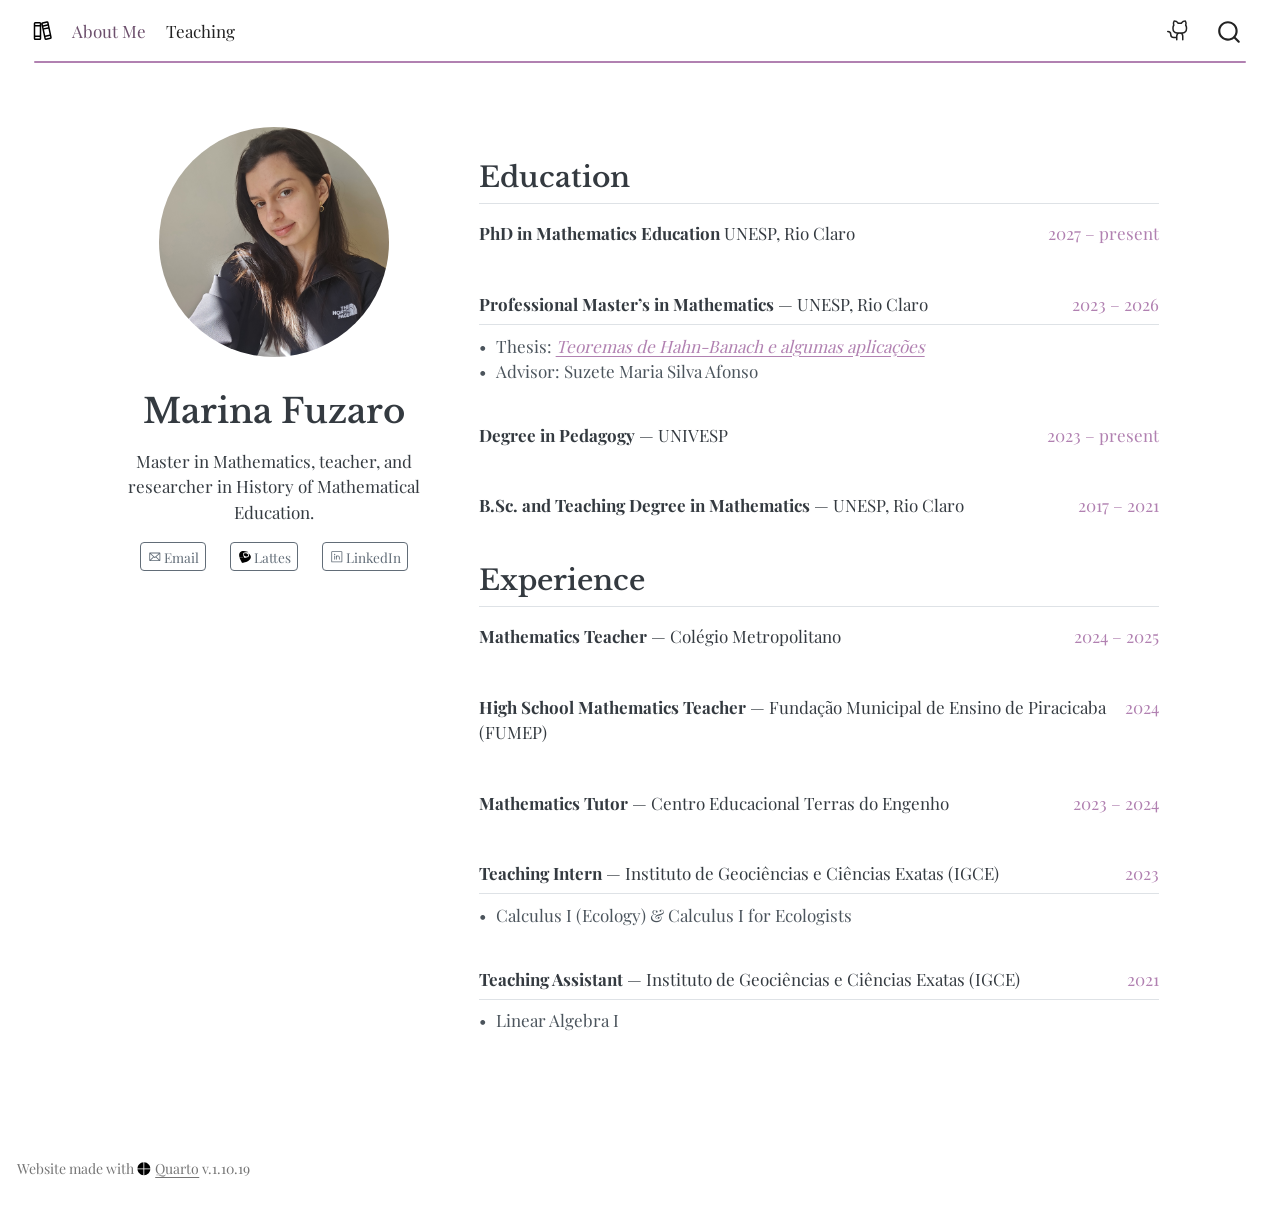
==== index.html @ 81c7fd13 "Built site for gh-pages" ====
<!DOCTYPE html>
<html xmlns="http://www.w3.org/1999/xhtml" lang="en" xml:lang="en"><head>

<meta charset="utf-8">
<meta name="generator" content="quarto-1.10.19">

<meta name="viewport" content="width=device-width, initial-scale=1.0, user-scalable=yes">


<title>Marina Fuzaro</title>
<style>
/* Default styles provided by pandoc.
** See https://pandoc.org/MANUAL.html#variables-for-html for config info.
*/
span.smallcaps{font-variant: small-caps;}
div.columns{display: flex; gap: 1.5em;}
div.column{flex: auto;}
@media screen {
div.columns{gap: min(4vw, 1.5em);}
div.column{overflow-x: auto;}
}
div.hanging-indent{margin-left: 1.5em; text-indent: -1.5em;}
ul.task-list{list-style: none;}
ul.task-list li input[type="checkbox"] {
  width: 0.8em;
  margin: 0 0.8em 0.2em -1em; /* quarto-specific, see https://github.com/quarto-dev/quarto-cli/issues/4556 */ 
  vertical-align: middle;
}
</style>


<script src="site_libs/quarto-nav/quarto-nav.js"></script>
<script src="site_libs/quarto-nav/headroom.min.js"></script>
<script src="site_libs/clipboard/clipboard.min.js"></script>
<script src="site_libs/quarto-search/autocomplete.umd.js"></script>
<script src="site_libs/quarto-search/fuse.min.js"></script>
<script src="site_libs/quarto-search/quarto-search.js"></script>
<meta name="quarto:offset" content="./">
<script src="site_libs/quarto-html/quarto.js" type="module"></script>
<script src="site_libs/quarto-html/tabsets/tabsets.js" type="module"></script>
<script src="site_libs/quarto-html/popper.min.js"></script>
<script src="site_libs/quarto-html/tippy.umd.min.js"></script>
<script src="site_libs/quarto-html/anchor.min.js"></script>
<link href="site_libs/quarto-html/tippy.css" rel="stylesheet">
<link href="site_libs/quarto-html/quarto-syntax-highlighting-bf27225e3a48a9273f3daa8f8e829971.css" rel="stylesheet" id="quarto-text-highlighting-styles">
<script src="site_libs/bootstrap/bootstrap.min.js"></script>
<link href="site_libs/bootstrap/bootstrap-icons.css" rel="stylesheet">
<link href="site_libs/bootstrap/bootstrap-5fb73c4f1a37bda937893e47c93d1614.min.css" rel="stylesheet" append-hash="true" id="quarto-bootstrap" data-mode="light">
<script id="quarto-search-options" type="application/json">{
  "location": "navbar",
  "copy-button": false,
  "collapse-after": 3,
  "panel-placement": "end",
  "type": "overlay",
  "limit": 50,
  "keyboard-shortcut": [
    "f",
    "/",
    "s"
  ],
  "show-item-context": false,
  "language": {
    "search-no-results-text": "No results",
    "search-matching-documents-text": "matching documents",
    "search-copy-link-title": "Copy link to search",
    "search-hide-matches-text": "Hide additional matches",
    "search-more-match-text": "more match in this document",
    "search-more-matches-text": "more matches in this document",
    "search-clear-button-title": "Clear",
    "search-text-placeholder": "",
    "search-detached-cancel-button-title": "Cancel",
    "search-submit-button-title": "Submit",
    "search-label": "Search"
  }
}</script>


<meta property="og:title" content="Marina Fuzaro">
<meta property="og:image" content="https://marinafuzaro.github.io/www/img/profile.jpeg">
</head>

<body class="nav-fixed fullcontent quarto-light">

<div id="quarto-search-results"></div>
  <header id="quarto-header" class="headroom fixed-top">
    <nav class="navbar navbar-expand-lg " data-bs-theme="dark">
      <div class="navbar-container container-fluid">
      <div class="navbar-brand-container mx-auto">
    <a href="./index.html" class="navbar-brand navbar-brand-logo">
    <img src="./www/icons/books.svg" alt="" class="navbar-logo light-content">
    <img src="./www/icons/books.svg" alt="" class="navbar-logo dark-content">
    </a>
  </div>
            <div id="quarto-search" class="" title="Search"></div>
          <button class="navbar-toggler" type="button" data-bs-toggle="collapse" data-bs-target="#navbarCollapse" aria-controls="navbarCollapse" role="menu" aria-expanded="false" aria-label="Toggle navigation" onclick="if (window.quartoToggleHeadroom) { window.quartoToggleHeadroom(); }">
  <span class="navbar-toggler-icon"></span>
</button>
          <div class="collapse navbar-collapse" id="navbarCollapse">
            <ul class="navbar-nav navbar-nav-scroll me-auto">
  <li class="nav-item">
    <a class="nav-link active" href="./index.html" aria-current="page"> 
<span class="menu-text">About Me</span></a>
  </li>  
  <li class="nav-item">
    <a class="nav-link" href="./teaching.html"> 
<span class="menu-text">Teaching</span></a>
  </li>  
</ul>
            <ul class="navbar-nav navbar-nav-scroll ms-auto">
  <li class="nav-item">
    <a class="nav-link" href="https://github.com/marinafuzaro"> 
<span class="menu-text"><svg class="nav-icon" aria-hidden="true"><use href="www/icons/github.svg#icon"></use></svg></span></a>
  </li>  
</ul>
          </div> <!-- /navcollapse -->
            <div class="quarto-navbar-tools">
</div>
      </div> <!-- /container-fluid -->
    </nav>
</header>
<!-- content -->
<div id="quarto-content" class="quarto-container page-columns page-rows-contents page-layout-article page-navbar">
<!-- sidebar -->
<!-- margin-sidebar -->
    
<!-- main -->
<main class="content" id="quarto-document-content"><header id="title-block-header" class="quarto-title-block"></header>




<div class="about-split">
<div class="about-split-left">
<p><img src="www/img/profile.jpeg" class="about-photo img-fluid"></p>
<section id="marina-fuzaro" class="level1">
<h1>Marina Fuzaro</h1>
<p>Master in Mathematics, teacher, and researcher in History of Mathematical Education.</p>
<div class="about-links">
<a href="mailto:marinafuzaro@gmail.com" class="about-link"><svg class="nav-icon" aria-hidden="true"><use href="www/icons/email.svg#icon"></use></svg> Email</a><a href="http://lattes.cnpq.br/7681457601206658" class="about-link"><img src="www/icons/lattes.svg" class="nav-icon" alt=""> Lattes</a><a href="https://www.linkedin.com/in/marina-fuzaro-magossi-3babb8157/" class="about-link"><svg class="nav-icon" aria-hidden="true"><use href="www/icons/linkedin.svg#icon"></use></svg> LinkedIn</a>
</div>
</section>
</div>
<div class="about-split-right">
<section id="education" class="level2">
<h2 class="anchored" data-anchor-id="education">Education</h2>
<div class="edu-entry">
<div class="edu-header">
<span class="edu-title"><strong>PhD in Mathematics Education</strong> UNESP, Rio Claro</span><span class="edu-date">2027 – present</span>
</div>
</div>
<div class="edu-entry">
<div class="edu-header">
<span class="edu-title"><strong>Professional Master’s in Mathematics</strong> — UNESP, Rio Claro</span><span class="edu-date">2023 – 2026</span>
</div>
<ul class="edu-details">
<li>
Thesis: <a href="https://repositorio.unesp.br/entities/publication/4f49a472-bc82-4ee1-9a16-e60a361b49d6"><em>Teoremas de Hahn-Banach e algumas aplicações</em></a>
</li>
<li>
Advisor: Suzete Maria Silva Afonso
</li>
</ul>
</div>
<div class="edu-entry">
<div class="edu-header">
<span class="edu-title"><strong>Degree in Pedagogy</strong> — UNIVESP</span><span class="edu-date">2023 – present</span>
</div>
</div>
<div class="edu-entry">
<div class="edu-header">
<span class="edu-title"><strong>B.Sc. and Teaching Degree in Mathematics</strong> — UNESP, Rio Claro</span><span class="edu-date">2017 – 2021</span>
</div>
</div>
</section>
<section id="experience" class="level2">
<h2 class="anchored" data-anchor-id="experience">Experience</h2>
<div class="edu-entry">
<div class="edu-header">
<span class="edu-title"><strong>Mathematics Teacher</strong> — Colégio Metropolitano</span><span class="edu-date">2024 – 2025</span>
</div>
</div>
<div class="edu-entry">
<div class="edu-header">
<span class="edu-title"><strong>High School Mathematics Teacher</strong> — Fundação Municipal de Ensino de Piracicaba (FUMEP)</span><span class="edu-date">2024</span>
</div>
</div>
<div class="edu-entry">
<div class="edu-header">
<span class="edu-title"><strong>Mathematics Tutor</strong> — Centro Educacional Terras do Engenho</span><span class="edu-date">2023 – 2024</span>
</div>
</div>
<div class="edu-entry">
<div class="edu-header">
<span class="edu-title"><strong>Teaching Intern</strong> — Instituto de Geociências e Ciências Exatas (IGCE)</span><span class="edu-date">2023</span>
</div>
<ul class="edu-details">
<li>
Calculus I (Ecology) &amp; Calculus I for Ecologists
</li>
</ul>
</div>
<div class="edu-entry">
<div class="edu-header">
<span class="edu-title"><strong>Teaching Assistant</strong> — Instituto de Geociências e Ciências Exatas (IGCE)</span><span class="edu-date">2021</span>
</div>
<ul class="edu-details">
<li>
Linear Algebra I
</li>
</ul>
</div>
</section>
</div>
</div>



</main> <!-- /main -->
<script id="quarto-html-after-body" type="application/javascript">
  window.document.addEventListener("DOMContentLoaded", function (event) {
    const icon = "";
    const anchorJS = new window.AnchorJS();
    anchorJS.options = {
      placement: 'right',
      icon: icon
    };
    anchorJS.add('.anchored');
    const isCodeAnnotation = (el) => {
      for (const clz of el.classList) {
        if (clz.startsWith('code-annotation-')) {                     
          return true;
        }
      }
      return false;
    }
    const onCopySuccess = function(e) {
      // button target
      const button = e.trigger;
      // don't keep focus
      button.blur();
      // flash "checked"
      button.classList.add('code-copy-button-checked');
      var currentTitle = button.getAttribute("title");
      button.setAttribute("title", "Copied!");
      let tooltip;
      if (window.bootstrap) {
        button.setAttribute("data-bs-toggle", "tooltip");
        button.setAttribute("data-bs-placement", "left");
        button.setAttribute("data-bs-title", "Copied!");
        tooltip = new bootstrap.Tooltip(button, 
          { trigger: "manual", 
            customClass: "code-copy-button-tooltip",
            offset: [0, -8]});
        tooltip.show();    
      }
      setTimeout(function() {
        if (tooltip) {
          tooltip.hide();
          button.removeAttribute("data-bs-title");
          button.removeAttribute("data-bs-toggle");
          button.removeAttribute("data-bs-placement");
        }
        button.setAttribute("title", currentTitle);
        button.classList.remove('code-copy-button-checked');
      }, 1000);
      // clear code selection
      e.clearSelection();
    }
    const getTextToCopy = function(trigger) {
      const outerScaffold = trigger.parentElement.cloneNode(true);
      const codeEl = outerScaffold.querySelector('code');
      for (const childEl of codeEl.children) {
        if (isCodeAnnotation(childEl)) {
          childEl.remove();
        }
      }
      return codeEl.innerText;
    }
    const clipboard = new window.ClipboardJS('.code-copy-button:not([data-in-quarto-modal])', {
      text: getTextToCopy
    });
    clipboard.on('success', onCopySuccess);
    if (window.document.getElementById('quarto-embedded-source-code-modal')) {
      const clipboardModal = new window.ClipboardJS('.code-copy-button[data-in-quarto-modal]', {
        text: getTextToCopy,
        container: window.document.getElementById('quarto-embedded-source-code-modal')
      });
      clipboardModal.on('success', onCopySuccess);
    }
      var localhostRegex = new RegExp(/^(?:http|https):\/\/localhost\:?[0-9]*\//);
      var mailtoRegex = new RegExp(/^mailto:/);
        var filterRegex = new RegExp("https:\/\/marinafuzaro\.github\.io\/");
      var isInternal = (href) => {
          return filterRegex.test(href) || localhostRegex.test(href) || mailtoRegex.test(href);
      }
      // Inspect non-navigation links and adorn them if external
     var links = window.document.querySelectorAll('a[href]:not(.nav-link):not(.navbar-brand):not(.toc-action):not(.sidebar-link):not(.sidebar-item-toggle):not(.pagination-link):not(.no-external):not([aria-hidden]):not(.dropdown-item):not(.quarto-navigation-tool):not(.about-link)');
      for (var i=0; i<links.length; i++) {
        const link = links[i];
        if (!isInternal(link.href)) {
          // undo the damage that might have been done by quarto-nav.js in the case of
          // links that we want to consider external
          if (link.dataset.originalHref !== undefined) {
            link.href = link.dataset.originalHref;
          }
        }
      }
    function tippyHover(el, contentFn, onTriggerFn, onUntriggerFn) {
      const config = {
        allowHTML: true,
        maxWidth: 500,
        delay: 100,
        arrow: false,
        appendTo: function(el) {
            return el.parentElement;
        },
        interactive: true,
        interactiveBorder: 10,
        theme: 'quarto',
        placement: 'bottom-start',
      };
      if (contentFn) {
        config.content = contentFn;
      }
      if (onTriggerFn) {
        config.onTrigger = onTriggerFn;
      }
      if (onUntriggerFn) {
        config.onUntrigger = onUntriggerFn;
      }
      window.tippy(el, config); 
    }
    const noterefs = window.document.querySelectorAll('a[role="doc-noteref"]');
    for (var i=0; i<noterefs.length; i++) {
      const ref = noterefs[i];
      tippyHover(ref, function() {
        // use id or data attribute instead here
        let href = ref.getAttribute('data-footnote-href') || ref.getAttribute('href');
        try { href = new URL(href).hash; } catch {}
        const id = href.replace(/^#\/?/, "");
        const note = window.document.getElementById(id);
        if (note) {
          return note.innerHTML;
        } else {
          return "";
        }
      });
    }
    const xrefs = window.document.querySelectorAll('a.quarto-xref');
    const processXRef = (id, note) => {
      // Strip column container classes
      const stripColumnClz = (el) => {
        el.classList.remove("page-full", "page-columns");
        if (el.children) {
          for (const child of el.children) {
            stripColumnClz(child);
          }
        }
      }
      stripColumnClz(note)
      if (id === null || id.startsWith('sec-')) {
        // Special case sections, only their first couple elements
        const container = document.createElement("div");
        if (note.children && note.children.length > 2) {
          container.appendChild(note.children[0].cloneNode(true));
          for (let i = 1; i < note.children.length; i++) {
            const child = note.children[i];
            if (child.tagName === "P" && child.innerText === "") {
              continue;
            } else {
              container.appendChild(child.cloneNode(true));
              break;
            }
          }
          if (window.Quarto?.typesetMath) {
            window.Quarto.typesetMath(container);
          }
          return container.innerHTML
        } else {
          if (window.Quarto?.typesetMath) {
            window.Quarto.typesetMath(note);
          }
          return note.innerHTML;
        }
      } else {
        // Remove any anchor links if they are present
        const anchorLink = note.querySelector('a.anchorjs-link');
        if (anchorLink) {
          anchorLink.remove();
        }
        if (window.Quarto?.typesetMath) {
          window.Quarto.typesetMath(note);
        }
        if (note.classList.contains("callout")) {
          return note.outerHTML;
        } else {
          return note.innerHTML;
        }
      }
    }
    for (var i=0; i<xrefs.length; i++) {
      const xref = xrefs[i];
      tippyHover(xref, undefined, function(instance) {
        instance.disable();
        let url = xref.getAttribute('href');
        let hash = undefined; 
        if (url.startsWith('#')) {
          hash = url;
        } else {
          try { hash = new URL(url).hash; } catch {}
        }
        if (hash) {
          const id = hash.replace(/^#\/?/, "");
          const note = window.document.getElementById(id);
          if (note !== null) {
            try {
              const html = processXRef(id, note.cloneNode(true));
              instance.setContent(html);
            } finally {
              instance.enable();
              instance.show();
            }
          } else {
            // See if we can fetch this
            fetch(url.split('#')[0])
            .then(res => res.text())
            .then(html => {
              const parser = new DOMParser();
              const htmlDoc = parser.parseFromString(html, "text/html");
              const note = htmlDoc.getElementById(id);
              if (note !== null) {
                const html = processXRef(id, note);
                instance.setContent(html);
              } 
            }).finally(() => {
              instance.enable();
              instance.show();
            });
          }
        } else {
          // See if we can fetch a full url (with no hash to target)
          // This is a special case and we should probably do some content thinning / targeting
          fetch(url)
          .then(res => res.text())
          .then(html => {
            const parser = new DOMParser();
            const htmlDoc = parser.parseFromString(html, "text/html");
            const note = htmlDoc.querySelector('main.content');
            if (note !== null) {
              // This should only happen for chapter cross references
              // (since there is no id in the URL)
              // remove the first header
              if (note.children.length > 0 && note.children[0].tagName === "HEADER") {
                note.children[0].remove();
              }
              const html = processXRef(null, note);
              instance.setContent(html);
            } 
          }).finally(() => {
            instance.enable();
            instance.show();
          });
        }
      }, function(instance) {
      });
    }
        let selectedAnnoteEl;
        const selectorForAnnotation = ( cell, annotation) => {
          let cellAttr = 'data-code-cell="' + cell + '"';
          let lineAttr = 'data-code-annotation="' +  annotation + '"';
          const selector = 'span[' + cellAttr + '][' + lineAttr + ']';
          return selector;
        }
        const selectCodeLines = (annoteEl) => {
          const doc = window.document;
          const targetCell = annoteEl.getAttribute("data-target-cell");
          const targetAnnotation = annoteEl.getAttribute("data-target-annotation");
          const annoteSpan = window.document.querySelector(selectorForAnnotation(targetCell, targetAnnotation));
          const lines = annoteSpan.getAttribute("data-code-lines").split(",");
          const lineIds = lines.map((line) => {
            return targetCell + "-" + line;
          })
          let top = null;
          let height = null;
          let parent = null;
          if (lineIds.length > 0) {
              //compute the position of the single el (top and bottom and make a div)
              const el = window.document.getElementById(lineIds[0]);
              top = el.offsetTop;
              height = el.offsetHeight;
              parent = el.parentElement.parentElement;
            if (lineIds.length > 1) {
              const lastEl = window.document.getElementById(lineIds[lineIds.length - 1]);
              const bottom = lastEl.offsetTop + lastEl.offsetHeight;
              height = bottom - top;
            }
            if (top !== null && height !== null && parent !== null) {
              // cook up a div (if necessary) and position it 
              let div = window.document.getElementById("code-annotation-line-highlight");
              if (div === null) {
                div = window.document.createElement("div");
                div.setAttribute("id", "code-annotation-line-highlight");
                div.style.position = 'absolute';
                parent.appendChild(div);
              }
              div.style.top = top - 2 + "px";
              div.style.height = height + 4 + "px";
              div.style.left = 0;
              let gutterDiv = window.document.getElementById("code-annotation-line-highlight-gutter");
              if (gutterDiv === null) {
                gutterDiv = window.document.createElement("div");
                gutterDiv.setAttribute("id", "code-annotation-line-highlight-gutter");
                gutterDiv.style.position = 'absolute';
                const codeCell = window.document.getElementById(targetCell);
                const gutter = codeCell.querySelector('.code-annotation-gutter');
                gutter.appendChild(gutterDiv);
              }
              gutterDiv.style.top = top - 2 + "px";
              gutterDiv.style.height = height + 4 + "px";
            }
            selectedAnnoteEl = annoteEl;
          }
        };
        const unselectCodeLines = () => {
          const elementsIds = ["code-annotation-line-highlight", "code-annotation-line-highlight-gutter"];
          elementsIds.forEach((elId) => {
            const div = window.document.getElementById(elId);
            if (div) {
              div.remove();
            }
          });
          selectedAnnoteEl = undefined;
        };
          // Handle positioning of the toggle
      window.addEventListener(
        "resize",
        throttle(() => {
          elRect = undefined;
          if (selectedAnnoteEl) {
            selectCodeLines(selectedAnnoteEl);
          }
        }, 10)
      );
      function throttle(fn, ms) {
      let throttle = false;
      let timer;
        return (...args) => {
          if(!throttle) { // first call gets through
              fn.apply(this, args);
              throttle = true;
          } else { // all the others get throttled
              if(timer) clearTimeout(timer); // cancel #2
              timer = setTimeout(() => {
                fn.apply(this, args);
                timer = throttle = false;
              }, ms);
          }
        };
      }
        // Attach click handler to the DT
        const annoteDls = window.document.querySelectorAll('dt[data-target-cell]');
        for (const annoteDlNode of annoteDls) {
          annoteDlNode.addEventListener('click', (event) => {
            const clickedEl = event.target;
            if (clickedEl !== selectedAnnoteEl) {
              unselectCodeLines();
              const activeEl = window.document.querySelector('dt[data-target-cell].code-annotation-active');
              if (activeEl) {
                activeEl.classList.remove('code-annotation-active');
              }
              selectCodeLines(clickedEl);
              clickedEl.classList.add('code-annotation-active');
            } else {
              // Unselect the line
              unselectCodeLines();
              clickedEl.classList.remove('code-annotation-active');
            }
          });
        }
    const findCites = (el) => {
      const parentEl = el.parentElement;
      if (parentEl) {
        const cites = parentEl.dataset.cites;
        if (cites) {
          return {
            el,
            cites: cites.split(' ')
          };
        } else {
          return findCites(el.parentElement)
        }
      } else {
        return undefined;
      }
    };
    var bibliorefs = window.document.querySelectorAll('a[role="doc-biblioref"]');
    for (var i=0; i<bibliorefs.length; i++) {
      const ref = bibliorefs[i];
      const citeInfo = findCites(ref);
      if (citeInfo) {
        tippyHover(citeInfo.el, function() {
          var popup = window.document.createElement('div');
          citeInfo.cites.forEach(function(cite) {
            var citeDiv = window.document.createElement('div');
            citeDiv.classList.add('hanging-indent');
            citeDiv.classList.add('csl-entry');
            var biblioDiv = window.document.getElementById('ref-' + cite);
            if (biblioDiv) {
              citeDiv.innerHTML = biblioDiv.innerHTML;
            }
            popup.appendChild(citeDiv);
          });
          return popup.innerHTML;
        });
      }
    }
  });
  </script>
</div> <!-- /content -->
<footer class="footer">
  <div class="nav-footer">
    <div class="nav-footer-left">
<p>Website made with <a href="https://quarto.org"><img src="www/icons/quarto.svg" class="nav-icon" alt="" aria-hidden="true">Quarto</a> v.1.10.19</p>
</div>   
    <div class="nav-footer-center">
      &nbsp;
    </div>
    <div class="nav-footer-right">
      &nbsp;
    </div>
  </div>
</footer>




</body></html>
---- site_libs/quarto-html/tippy.css ----
.tippy-box[data-animation=fade][data-state=hidden]{opacity:0}[data-tippy-root]{max-width:calc(100vw - 10px)}.tippy-box{position:relative;background-color:#333;color:#fff;border-radius:4px;font-size:14px;line-height:1.4;white-space:normal;outline:0;transition-property:transform,visibility,opacity}.tippy-box[data-placement^=top]>.tippy-arrow{bottom:0}.tippy-box[data-placement^=top]>.tippy-arrow:before{bottom:-7px;left:0;border-width:8px 8px 0;border-top-color:initial;transform-origin:center top}.tippy-box[data-placement^=bottom]>.tippy-arrow{top:0}.tippy-box[data-placement^=bottom]>.tippy-arrow:before{top:-7px;left:0;border-width:0 8px 8px;border-bottom-color:initial;transform-origin:center bottom}.tippy-box[data-placement^=left]>.tippy-arrow{right:0}.tippy-box[data-placement^=left]>.tippy-arrow:before{border-width:8px 0 8px 8px;border-left-color:initial;right:-7px;transform-origin:center left}.tippy-box[data-placement^=right]>.tippy-arrow{left:0}.tippy-box[data-placement^=right]>.tippy-arrow:before{left:-7px;border-width:8px 8px 8px 0;border-right-color:initial;transform-origin:center right}.tippy-box[data-inertia][data-state=visible]{transition-timing-function:cubic-bezier(.54,1.5,.38,1.11)}.tippy-arrow{width:16px;height:16px;color:#333}.tippy-arrow:before{content:"";position:absolute;border-color:transparent;border-style:solid}.tippy-content{position:relative;padding:5px 9px;z-index:1}
---- site_libs/quarto-html/quarto-syntax-highlighting-bf27225e3a48a9273f3daa8f8e829971.css ----
/* quarto syntax highlight colors */
:root {
  --quarto-hl-ot-color: #003B4F;
  --quarto-hl-at-color: #657422;
  --quarto-hl-ss-color: #20794D;
  --quarto-hl-an-color: #5E5E5E;
  --quarto-hl-fu-color: #4758AB;
  --quarto-hl-st-color: #20794D;
  --quarto-hl-cf-color: #003B4F;
  --quarto-hl-op-color: #5E5E5E;
  --quarto-hl-er-color: #AD0000;
  --quarto-hl-bn-color: #AD0000;
  --quarto-hl-al-color: #AD0000;
  --quarto-hl-va-color: #111111;
  --quarto-hl-bu-color: inherit;
  --quarto-hl-ex-color: inherit;
  --quarto-hl-pp-color: #AD0000;
  --quarto-hl-in-color: #5E5E5E;
  --quarto-hl-vs-color: #20794D;
  --quarto-hl-wa-color: #5E5E5E;
  --quarto-hl-do-color: #5E5E5E;
  --quarto-hl-im-color: #00769E;
  --quarto-hl-ch-color: #20794D;
  --quarto-hl-dt-color: #AD0000;
  --quarto-hl-fl-color: #AD0000;
  --quarto-hl-co-color: #5E5E5E;
  --quarto-hl-cv-color: #5E5E5E;
  --quarto-hl-cn-color: #8f5902;
  --quarto-hl-sc-color: #5E5E5E;
  --quarto-hl-dv-color: #AD0000;
  --quarto-hl-kw-color: #003B4F;
}

/* other quarto variables */
:root {
  --quarto-font-monospace: SFMono-Regular, Menlo, Monaco, Consolas, "Liberation Mono", "Courier New", monospace;
}

/* syntax highlight based on Pandoc's rules */
pre > code.sourceCode > span {
  color: #003B4F;
}

code.sourceCode > span {
  color: #003B4F;
}

div.sourceCode,
div.sourceCode pre.sourceCode {
  color: #003B4F;
}

/* Normal */
code span {
  color: #003B4F;
}

/* Alert */
code span.al {
  color: #AD0000;
  font-style: inherit;
}

/* Annotation */
code span.an {
  color: #5E5E5E;
  font-style: inherit;
}

/* Attribute */
code span.at {
  color: #657422;
  font-style: inherit;
}

/* BaseN */
code span.bn {
  color: #AD0000;
  font-style: inherit;
}

/* BuiltIn */
code span.bu {
  font-style: inherit;
}

/* ControlFlow */
code span.cf {
  color: #003B4F;
  font-weight: bold;
  font-style: inherit;
}

/* Char */
code span.ch {
  color: #20794D;
  font-style: inherit;
}

/* Constant */
code span.cn {
  color: #8f5902;
  font-style: inherit;
}

/* Comment */
code span.co {
  color: #5E5E5E;
  font-style: inherit;
}

/* CommentVar */
code span.cv {
  color: #5E5E5E;
  font-style: italic;
}

/* Documentation */
code span.do {
  color: #5E5E5E;
  font-style: italic;
}

/* DataType */
code span.dt {
  color: #AD0000;
  font-style: inherit;
}

/* DecVal */
code span.dv {
  color: #AD0000;
  font-style: inherit;
}

/* Error */
code span.er {
  color: #AD0000;
  font-style: inherit;
}

/* Extension */
code span.ex {
  font-style: inherit;
}

/* Float */
code span.fl {
  color: #AD0000;
  font-style: inherit;
}

/* Function */
code span.fu {
  color: #4758AB;
  font-style: inherit;
}

/* Import */
code span.im {
  color: #00769E;
  font-style: inherit;
}

/* Information */
code span.in {
  color: #5E5E5E;
  font-style: inherit;
}

/* Keyword */
code span.kw {
  color: #003B4F;
  font-weight: bold;
  font-style: inherit;
}

/* Operator */
code span.op {
  color: #5E5E5E;
  font-style: inherit;
}

/* Other */
code span.ot {
  color: #003B4F;
  font-style: inherit;
}

/* Preprocessor */
code span.pp {
  color: #AD0000;
  font-style: inherit;
}

/* SpecialChar */
code span.sc {
  color: #5E5E5E;
  font-style: inherit;
}

/* SpecialString */
code span.ss {
  color: #20794D;
  font-style: inherit;
}

/* String */
code span.st {
  color: #20794D;
  font-style: inherit;
}

/* Variable */
code span.va {
  color: #111111;
  font-style: inherit;
}

/* VerbatimString */
code span.vs {
  color: #20794D;
  font-style: inherit;
}

/* Warning */
code span.wa {
  color: #5E5E5E;
  font-style: italic;
}

.prevent-inlining {
  content: "</";
}

/*# sourceMappingURL=8be38f48d34c45af72792cbd699585e7.css.map */
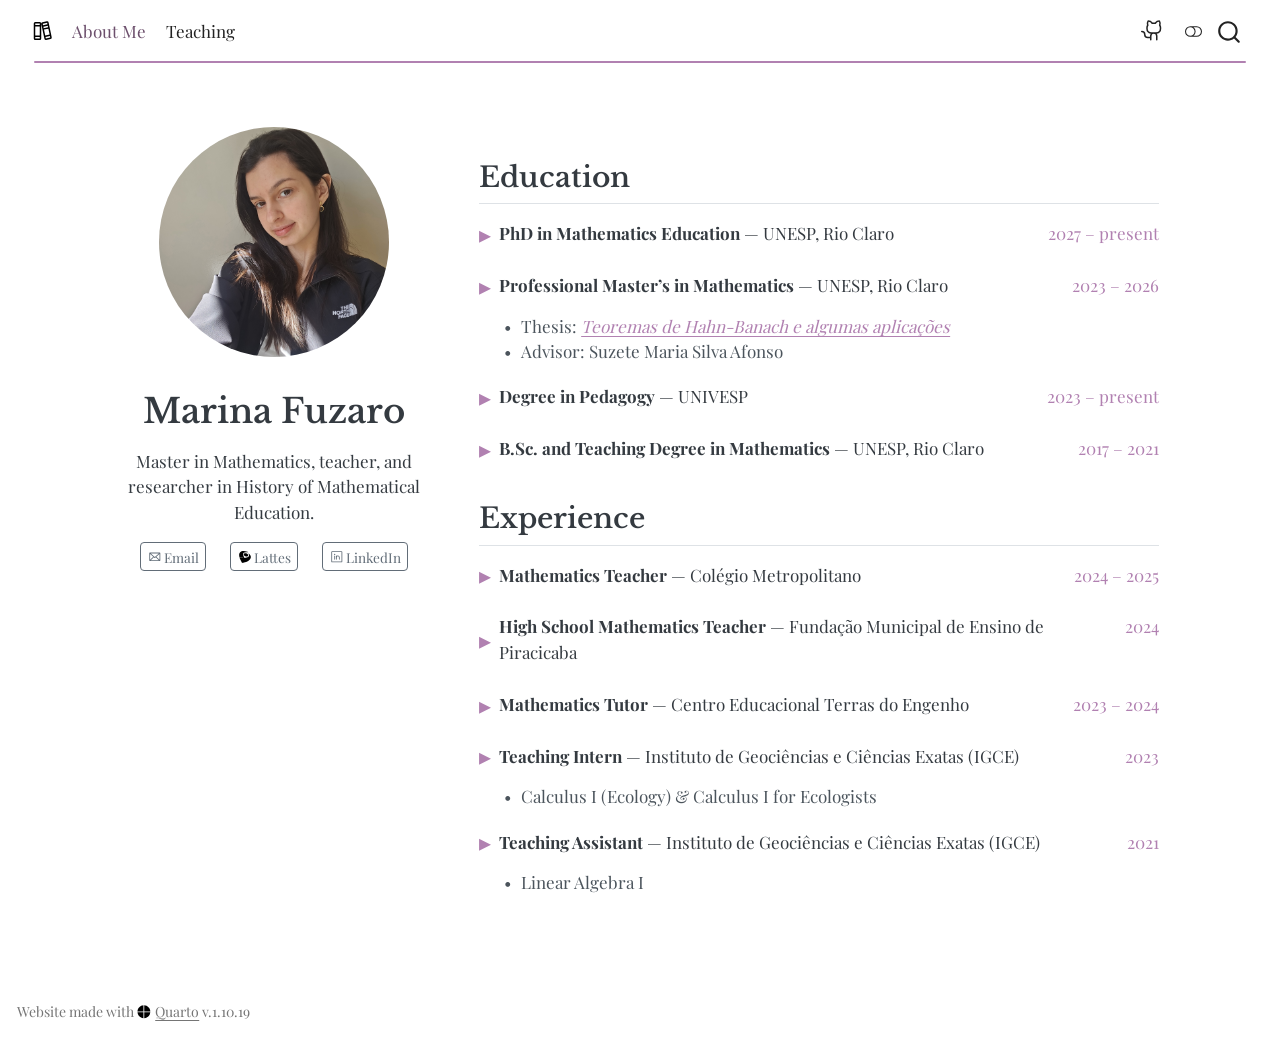
==== commit fd8ba5aa: "Built site for gh-pages" ====
--- a/index.html
+++ b/index.html
@@ -42,10 +42,14 @@
 <script src="site_libs/quarto-html/tippy.umd.min.js"></script>
 <script src="site_libs/quarto-html/anchor.min.js"></script>
 <link href="site_libs/quarto-html/tippy.css" rel="stylesheet">
-<link href="site_libs/quarto-html/quarto-syntax-highlighting-bf27225e3a48a9273f3daa8f8e829971.css" rel="stylesheet" id="quarto-text-highlighting-styles">
+<link href="site_libs/quarto-html/quarto-syntax-highlighting-bf27225e3a48a9273f3daa8f8e829971.css" rel="stylesheet" class="quarto-color-scheme" id="quarto-text-highlighting-styles">
+<link href="site_libs/quarto-html/quarto-syntax-highlighting-dark-b626d73c4c936ccc3cb08be7d45d1df6.css" rel="stylesheet" class="quarto-color-scheme quarto-color-alternate" id="quarto-text-highlighting-styles">
+<link href="site_libs/quarto-html/quarto-syntax-highlighting-bf27225e3a48a9273f3daa8f8e829971.css" rel="stylesheet" class="quarto-color-scheme-extra" id="quarto-text-highlighting-styles">
 <script src="site_libs/bootstrap/bootstrap.min.js"></script>
 <link href="site_libs/bootstrap/bootstrap-icons.css" rel="stylesheet">
-<link href="site_libs/bootstrap/bootstrap-5fb73c4f1a37bda937893e47c93d1614.min.css" rel="stylesheet" append-hash="true" id="quarto-bootstrap" data-mode="light">
+<link href="site_libs/bootstrap/bootstrap-e7f0e6f33d2978d6432cbac503226f73.min.css" rel="stylesheet" append-hash="true" class="quarto-color-scheme" id="quarto-bootstrap" data-mode="light">
+<link href="site_libs/bootstrap/bootstrap-dark-d2e8de99cd7c07f56c50a9f7c1b8b781.min.css" rel="stylesheet" append-hash="true" class="quarto-color-scheme quarto-color-alternate" id="quarto-bootstrap" data-mode="dark">
+<link href="site_libs/bootstrap/bootstrap-e7f0e6f33d2978d6432cbac503226f73.min.css" rel="stylesheet" append-hash="true" class="quarto-color-scheme-extra" id="quarto-bootstrap" data-mode="light">
 <script id="quarto-search-options" type="application/json">{
   "location": "navbar",
   "copy-button": false,
@@ -79,7 +83,169 @@
 <meta property="og:image" content="https://marinafuzaro.github.io/www/img/profile.jpeg">
 </head>
 
-<body class="nav-fixed fullcontent quarto-light">
+<body class="nav-fixed fullcontent quarto-light"><script id="quarto-html-before-body" type="application/javascript">
+    const toggleBodyColorMode = (bsSheetEl) => {
+      const mode = bsSheetEl.getAttribute("data-mode");
+      const bodyEl = window.document.querySelector("body");
+      if (mode === "dark") {
+        bodyEl.classList.add("quarto-dark");
+        bodyEl.classList.remove("quarto-light");
+      } else {
+        bodyEl.classList.add("quarto-light");
+        bodyEl.classList.remove("quarto-dark");
+      }
+    }
+    const toggleBodyColorPrimary = () => {
+      const bsSheetEl = window.document.querySelector("link#quarto-bootstrap:not([rel=disabled-stylesheet])");
+      if (bsSheetEl) {
+        toggleBodyColorMode(bsSheetEl);
+      }
+    }
+    const setColorSchemeToggle = (alternate) => {
+      const toggles = window.document.querySelectorAll('.quarto-color-scheme-toggle');
+      for (let i=0; i < toggles.length; i++) {
+        const toggle = toggles[i];
+        if (toggle) {
+          if (alternate) {
+            toggle.classList.add("alternate");
+          } else {
+            toggle.classList.remove("alternate");
+          }
+        }
+      }
+    };
+    const toggleColorMode = (alternate) => {
+      // Switch the stylesheets
+      const primaryStylesheets = window.document.querySelectorAll('link.quarto-color-scheme:not(.quarto-color-alternate)');
+      const alternateStylesheets = window.document.querySelectorAll('link.quarto-color-scheme.quarto-color-alternate');
+      manageTransitions('#quarto-margin-sidebar .nav-link', false);
+      if (alternate) {
+        // note: dark is layered on light, we don't disable primary!
+        enableStylesheet(alternateStylesheets);
+        for (const sheetNode of alternateStylesheets) {
+          if (sheetNode.id === "quarto-bootstrap") {
+            toggleBodyColorMode(sheetNode);
+          }
+        }
+      } else {
+        disableStylesheet(alternateStylesheets);
+        enableStylesheet(primaryStylesheets)
+        toggleBodyColorPrimary();
+      }
+      manageTransitions('#quarto-margin-sidebar .nav-link', true);
+      // Switch the toggles
+      setColorSchemeToggle(alternate)
+      // Hack to workaround the fact that safari doesn't
+      // properly recolor the scrollbar when toggling (#1455)
+      if (navigator.userAgent.indexOf('Safari') > 0 && navigator.userAgent.indexOf('Chrome') == -1) {
+        manageTransitions("body", false);
+        window.scrollTo(0, 1);
+        setTimeout(() => {
+          window.scrollTo(0, 0);
+          manageTransitions("body", true);
+        }, 40);
+      }
+    }
+    const disableStylesheet = (stylesheets) => {
+      for (let i=0; i < stylesheets.length; i++) {
+        const stylesheet = stylesheets[i];
+        stylesheet.rel = 'disabled-stylesheet';
+      }
+    }
+    const enableStylesheet = (stylesheets) => {
+      for (let i=0; i < stylesheets.length; i++) {
+        const stylesheet = stylesheets[i];
+        if(stylesheet.rel !== 'stylesheet') { // for Chrome, which will still FOUC without this check
+          stylesheet.rel = 'stylesheet';
+        }
+      }
+    }
+    const manageTransitions = (selector, allowTransitions) => {
+      const els = window.document.querySelectorAll(selector);
+      for (let i=0; i < els.length; i++) {
+        const el = els[i];
+        if (allowTransitions) {
+          el.classList.remove('notransition');
+        } else {
+          el.classList.add('notransition');
+        }
+      }
+    }
+    const isFileUrl = () => {
+      return window.location.protocol === 'file:';
+    }
+    const hasAlternateSentinel = () => {
+      let styleSentinel = getColorSchemeSentinel();
+      if (styleSentinel !== null) {
+        return styleSentinel === "alternate";
+      } else {
+        return false;
+      }
+    }
+    const setStyleSentinel = (alternate) => {
+      const value = alternate ? "alternate" : "default";
+      if (!isFileUrl()) {
+        window.localStorage.setItem("quarto-color-scheme", value);
+      } else {
+        localAlternateSentinel = value;
+      }
+    }
+    const getColorSchemeSentinel = () => {
+      if (!isFileUrl()) {
+        const storageValue = window.localStorage.getItem("quarto-color-scheme");
+        return storageValue != null ? storageValue : localAlternateSentinel;
+      } else {
+        return localAlternateSentinel;
+      }
+    }
+    const toggleGiscusIfUsed = (isAlternate, darkModeDefault) => {
+      const baseTheme = document.querySelector('#giscus-base-theme')?.value ?? 'light';
+      const alternateTheme = document.querySelector('#giscus-alt-theme')?.value ?? 'dark';
+      let newTheme = '';
+      if(authorPrefersDark) {
+        newTheme = isAlternate ? baseTheme : alternateTheme;
+      } else {
+        newTheme = isAlternate ? alternateTheme : baseTheme;
+      }
+      const changeGiscusTheme = () => {
+        // From: https://github.com/giscus/giscus/issues/336
+        const sendMessage = (message) => {
+          const iframe = document.querySelector('iframe.giscus-frame');
+          if (!iframe) return;
+          iframe.contentWindow.postMessage({ giscus: message }, 'https://giscus.app');
+        }
+        sendMessage({
+          setConfig: {
+            theme: newTheme
+          }
+        });
+      }
+      const isGiscussLoaded = window.document.querySelector('iframe.giscus-frame') !== null;
+      if (isGiscussLoaded) {
+        changeGiscusTheme();
+      }
+    };
+    const authorPrefersDark = false;
+    const darkModeDefault = authorPrefersDark;
+      document.querySelector('link#quarto-text-highlighting-styles.quarto-color-scheme-extra').rel = 'disabled-stylesheet';
+      document.querySelector('link#quarto-bootstrap.quarto-color-scheme-extra').rel = 'disabled-stylesheet';
+    let localAlternateSentinel = darkModeDefault ? 'alternate' : 'default';
+    // Dark / light mode switch
+    window.quartoToggleColorScheme = () => {
+      // Read the current dark / light value
+      let toAlternate = !hasAlternateSentinel();
+      toggleColorMode(toAlternate);
+      setStyleSentinel(toAlternate);
+      toggleGiscusIfUsed(toAlternate, darkModeDefault);
+      window.dispatchEvent(new Event('resize'));
+    };
+    // Switch to dark mode if need be
+    if (hasAlternateSentinel()) {
+      toggleColorMode(true);
+    } else {
+      toggleColorMode(false);
+    }
+  </script>
 
 <div id="quarto-search-results"></div>
   <header id="quarto-header" class="headroom fixed-top">
@@ -114,6 +280,7 @@
 </ul>
           </div> <!-- /navcollapse -->
             <div class="quarto-navbar-tools">
+  <a href="" class="quarto-color-scheme-toggle quarto-navigation-tool  px-1" onclick="window.quartoToggleColorScheme(); return false;" title="Toggle dark mode"><i class="bi"></i></a>
 </div>
       </div> <!-- /container-fluid -->
     </nav>
@@ -129,6 +296,7 @@
 
 
 
+
 <div class="about-split">
 <div class="about-split-left">
 <p><img src="www/img/profile.jpeg" class="about-photo img-fluid"></p>
@@ -145,7 +313,7 @@
 <h2 class="anchored" data-anchor-id="education">Education</h2>
 <div class="edu-entry">
 <div class="edu-header">
-<span class="edu-title"><strong>PhD in Mathematics Education</strong> UNESP, Rio Claro</span><span class="edu-date">2027 – present</span>
+<span class="edu-title"><strong>PhD in Mathematics Education</strong> — UNESP, Rio Claro</span><span class="edu-date">2027 – present</span>
 </div>
 </div>
 <div class="edu-entry">
@@ -181,7 +349,7 @@
 </div>
 <div class="edu-entry">
 <div class="edu-header">
-<span class="edu-title"><strong>High School Mathematics Teacher</strong> — Fundação Municipal de Ensino de Piracicaba (FUMEP)</span><span class="edu-date">2024</span>
+<span class="edu-title"><strong>High School Mathematics Teacher</strong> — Fundação Municipal de Ensino de Piracicaba </span><span class="edu-date">2024</span>
 </div>
 </div>
 <div class="edu-entry">
@@ -218,6 +386,19 @@
 </main> <!-- /main -->
 <script id="quarto-html-after-body" type="application/javascript">
   window.document.addEventListener("DOMContentLoaded", function (event) {
+    // Ensure there is a toggle, if there isn't float one in the top right
+    if (window.document.querySelector('.quarto-color-scheme-toggle') === null) {
+      const a = window.document.createElement('a');
+      a.classList.add('top-right');
+      a.classList.add('quarto-color-scheme-toggle');
+      a.href = "";
+      a.onclick = function() { try { window.quartoToggleColorScheme(); } catch {} return false; };
+      const i = window.document.createElement("i");
+      i.classList.add('bi');
+      a.appendChild(i);
+      window.document.body.appendChild(a);
+    }
+    setColorSchemeToggle(hasAlternateSentinel())
     const icon = "";
     const anchorJS = new window.AnchorJS();
     anchorJS.options = {
--- a/site_libs/quarto-html/quarto-syntax-highlighting-dark-b626d73c4c936ccc3cb08be7d45d1df6.css
+++ b/site_libs/quarto-html/quarto-syntax-highlighting-dark-b626d73c4c936ccc3cb08be7d45d1df6.css
@@ -0,0 +1,219 @@
+/* quarto syntax highlight colors */
+:root {
+  --quarto-hl-al-color: #f07178;
+  --quarto-hl-an-color: #d4d0ab;
+  --quarto-hl-at-color: #00e0e0;
+  --quarto-hl-bn-color: #d4d0ab;
+  --quarto-hl-bu-color: #abe338;
+  --quarto-hl-ch-color: #abe338;
+  --quarto-hl-co-color: #f8f8f2;
+  --quarto-hl-cv-color: #ffd700;
+  --quarto-hl-cn-color: #ffd700;
+  --quarto-hl-cf-color: #ffa07a;
+  --quarto-hl-dt-color: #ffa07a;
+  --quarto-hl-dv-color: #d4d0ab;
+  --quarto-hl-do-color: #f8f8f2;
+  --quarto-hl-er-color: #f07178;
+  --quarto-hl-ex-color: #00e0e0;
+  --quarto-hl-fl-color: #d4d0ab;
+  --quarto-hl-fu-color: #ffa07a;
+  --quarto-hl-im-color: #abe338;
+  --quarto-hl-in-color: #d4d0ab;
+  --quarto-hl-kw-color: #ffa07a;
+  --quarto-hl-op-color: #ffa07a;
+  --quarto-hl-ot-color: #00e0e0;
+  --quarto-hl-pp-color: #dcc6e0;
+  --quarto-hl-re-color: #00e0e0;
+  --quarto-hl-sc-color: #abe338;
+  --quarto-hl-ss-color: #abe338;
+  --quarto-hl-st-color: #abe338;
+  --quarto-hl-va-color: #00e0e0;
+  --quarto-hl-vs-color: #abe338;
+  --quarto-hl-wa-color: #dcc6e0;
+}
+
+/* other quarto variables */
+:root {
+  --quarto-font-monospace: SFMono-Regular, Menlo, Monaco, Consolas, "Liberation Mono", "Courier New", monospace;
+}
+
+/* syntax highlight based on Pandoc's rules */
+pre > code.sourceCode > span {
+  color: #f8f8f2;
+}
+
+code.sourceCode > span {
+  color: #f8f8f2;
+}
+
+div.sourceCode,
+div.sourceCode pre.sourceCode {
+  color: #f8f8f2;
+}
+
+/* Normal */
+code span {
+  color: #f8f8f2;
+}
+
+/* Alert */
+code span.al {
+  color: #f07178;
+}
+
+/* Annotation */
+code span.an {
+  color: #d4d0ab;
+}
+
+/* Attribute */
+code span.at {
+  color: #00e0e0;
+}
+
+/* BaseN */
+code span.bn {
+  color: #d4d0ab;
+}
+
+/* BuiltIn */
+code span.bu {
+  color: #abe338;
+}
+
+/* ControlFlow */
+code span.cf {
+  font-weight: bold;
+  color: #ffa07a;
+}
+
+/* Char */
+code span.ch {
+  color: #abe338;
+}
+
+/* Constant */
+code span.cn {
+  color: #ffd700;
+}
+
+/* Comment */
+code span.co {
+  font-style: italic;
+  color: #f8f8f2;
+}
+
+/* CommentVar */
+code span.cv {
+  color: #ffd700;
+}
+
+/* Documentation */
+code span.do {
+  color: #f8f8f2;
+}
+
+/* DataType */
+code span.dt {
+  color: #ffa07a;
+}
+
+/* DecVal */
+code span.dv {
+  color: #d4d0ab;
+}
+
+/* Error */
+code span.er {
+  color: #f07178;
+  text-decoration: underline;
+}
+
+/* Extension */
+code span.ex {
+  font-weight: bold;
+  color: #00e0e0;
+}
+
+/* Float */
+code span.fl {
+  color: #d4d0ab;
+}
+
+/* Function */
+code span.fu {
+  color: #ffa07a;
+}
+
+/* Import */
+code span.im {
+  color: #abe338;
+}
+
+/* Information */
+code span.in {
+  color: #d4d0ab;
+}
+
+/* Keyword */
+code span.kw {
+  font-weight: bold;
+  color: #ffa07a;
+}
+
+/* Operator */
+code span.op {
+  color: #ffa07a;
+}
+
+/* Other */
+code span.ot {
+  color: #00e0e0;
+}
+
+/* Preprocessor */
+code span.pp {
+  color: #dcc6e0;
+}
+
+/* RegionMarker */
+code span.re {
+  background-color: #f8f8f2;
+  color: #00e0e0;
+}
+
+/* SpecialChar */
+code span.sc {
+  color: #abe338;
+}
+
+/* SpecialString */
+code span.ss {
+  color: #abe338;
+}
+
+/* String */
+code span.st {
+  color: #abe338;
+}
+
+/* Variable */
+code span.va {
+  color: #00e0e0;
+}
+
+/* VerbatimString */
+code span.vs {
+  color: #abe338;
+}
+
+/* Warning */
+code span.wa {
+  color: #dcc6e0;
+}
+
+.prevent-inlining {
+  content: "</";
+}
+
+/*# sourceMappingURL=a269c63e8167c3ae395728e86feb0848.css.map */
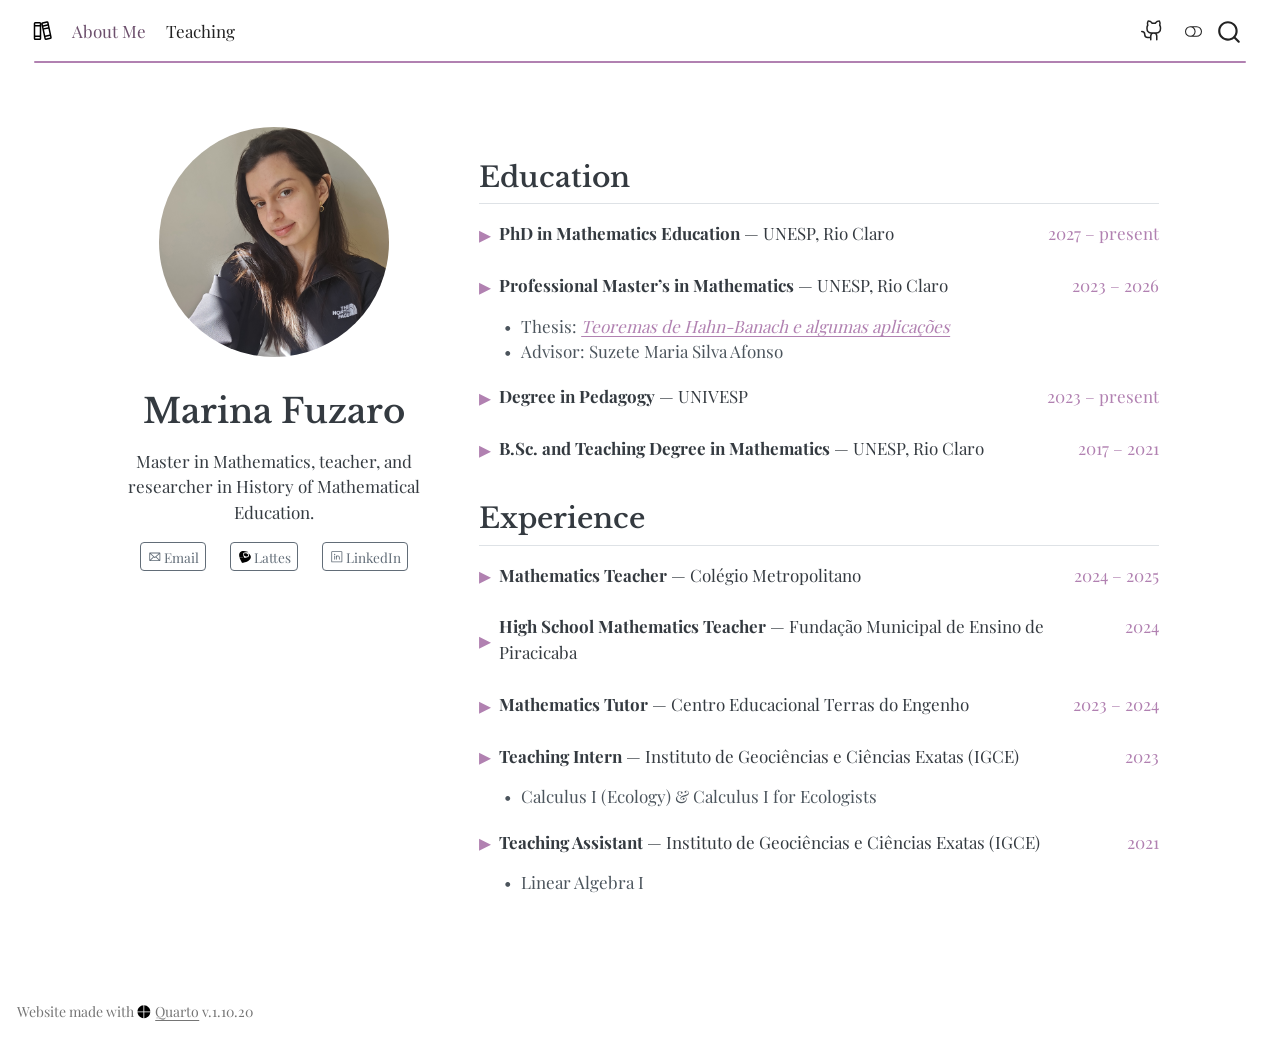
==== commit 86ef227b: "Built site for gh-pages" ====
--- a/index.html
+++ b/index.html
@@ -2,7 +2,7 @@
 <html xmlns="http://www.w3.org/1999/xhtml" lang="en" xml:lang="en"><head>
 
 <meta charset="utf-8">
-<meta name="generator" content="quarto-1.10.19">
+<meta name="generator" content="quarto-1.10.20">
 
 <meta name="viewport" content="width=device-width, initial-scale=1.0, user-scalable=yes">
 
@@ -42,14 +42,14 @@
 <script src="site_libs/quarto-html/tippy.umd.min.js"></script>
 <script src="site_libs/quarto-html/anchor.min.js"></script>
 <link href="site_libs/quarto-html/tippy.css" rel="stylesheet">
-<link href="site_libs/quarto-html/quarto-syntax-highlighting-bf27225e3a48a9273f3daa8f8e829971.css" rel="stylesheet" class="quarto-color-scheme" id="quarto-text-highlighting-styles">
-<link href="site_libs/quarto-html/quarto-syntax-highlighting-dark-b626d73c4c936ccc3cb08be7d45d1df6.css" rel="stylesheet" class="quarto-color-scheme quarto-color-alternate" id="quarto-text-highlighting-styles">
-<link href="site_libs/quarto-html/quarto-syntax-highlighting-bf27225e3a48a9273f3daa8f8e829971.css" rel="stylesheet" class="quarto-color-scheme-extra" id="quarto-text-highlighting-styles">
+<link href="site_libs/quarto-html/quarto-syntax-highlighting-17888a1159294d3eb470f19f6f52f5a5.css" rel="stylesheet" class="quarto-color-scheme" id="quarto-text-highlighting-styles">
+<link href="site_libs/quarto-html/quarto-syntax-highlighting-dark-0ae969d3293726db143f6e9eb89af930.css" rel="stylesheet" class="quarto-color-scheme quarto-color-alternate" id="quarto-text-highlighting-styles">
+<link href="site_libs/quarto-html/quarto-syntax-highlighting-17888a1159294d3eb470f19f6f52f5a5.css" rel="stylesheet" class="quarto-color-scheme-extra" id="quarto-text-highlighting-styles">
 <script src="site_libs/bootstrap/bootstrap.min.js"></script>
 <link href="site_libs/bootstrap/bootstrap-icons.css" rel="stylesheet">
-<link href="site_libs/bootstrap/bootstrap-e7f0e6f33d2978d6432cbac503226f73.min.css" rel="stylesheet" append-hash="true" class="quarto-color-scheme" id="quarto-bootstrap" data-mode="light">
-<link href="site_libs/bootstrap/bootstrap-dark-d2e8de99cd7c07f56c50a9f7c1b8b781.min.css" rel="stylesheet" append-hash="true" class="quarto-color-scheme quarto-color-alternate" id="quarto-bootstrap" data-mode="dark">
-<link href="site_libs/bootstrap/bootstrap-e7f0e6f33d2978d6432cbac503226f73.min.css" rel="stylesheet" append-hash="true" class="quarto-color-scheme-extra" id="quarto-bootstrap" data-mode="light">
+<link href="site_libs/bootstrap/bootstrap-c8e95e0154dbf993774bf81a3f755cfe.min.css" rel="stylesheet" append-hash="true" class="quarto-color-scheme" id="quarto-bootstrap" data-mode="light">
+<link href="site_libs/bootstrap/bootstrap-dark-93488c9d4dd11c0cb0607239fdf4db39.min.css" rel="stylesheet" append-hash="true" class="quarto-color-scheme quarto-color-alternate" id="quarto-bootstrap" data-mode="dark">
+<link href="site_libs/bootstrap/bootstrap-c8e95e0154dbf993774bf81a3f755cfe.min.css" rel="stylesheet" append-hash="true" class="quarto-color-scheme-extra" id="quarto-bootstrap" data-mode="light">
 <script id="quarto-search-options" type="application/json">{
   "location": "navbar",
   "copy-button": false,
@@ -268,7 +268,7 @@
 <span class="menu-text">About Me</span></a>
   </li>  
   <li class="nav-item">
-    <a class="nav-link" href="./teaching.html"> 
+    <a class="nav-link" href="./teaching/index.html"> 
 <span class="menu-text">Teaching</span></a>
   </li>  
 </ul>
@@ -801,7 +801,7 @@
 <footer class="footer">
   <div class="nav-footer">
     <div class="nav-footer-left">
-<p>Website made with <a href="https://quarto.org"><img src="www/icons/quarto.svg" class="nav-icon" alt="" aria-hidden="true">Quarto</a> v.1.10.19</p>
+<p>Website made with <a href="https://quarto.org"><img src="www/icons/quarto.svg" class="nav-icon" alt="" aria-hidden="true">Quarto</a> v.1.10.20</p>
 </div>   
     <div class="nav-footer-center">
       &nbsp;
--- a/site_libs/quarto-html/quarto-syntax-highlighting-17888a1159294d3eb470f19f6f52f5a5.css
+++ b/site_libs/quarto-html/quarto-syntax-highlighting-17888a1159294d3eb470f19f6f52f5a5.css
@@ -0,0 +1,236 @@
+/* quarto syntax highlight colors */
+:root {
+  --quarto-hl-ot-color: #003B4F;
+  --quarto-hl-at-color: #657422;
+  --quarto-hl-ss-color: #20794D;
+  --quarto-hl-an-color: #5E5E5E;
+  --quarto-hl-fu-color: #4758AB;
+  --quarto-hl-st-color: #20794D;
+  --quarto-hl-cf-color: #003B4F;
+  --quarto-hl-op-color: #5E5E5E;
+  --quarto-hl-er-color: #AD0000;
+  --quarto-hl-bn-color: #AD0000;
+  --quarto-hl-al-color: #AD0000;
+  --quarto-hl-va-color: #111111;
+  --quarto-hl-bu-color: inherit;
+  --quarto-hl-ex-color: inherit;
+  --quarto-hl-pp-color: #AD0000;
+  --quarto-hl-in-color: #5E5E5E;
+  --quarto-hl-vs-color: #20794D;
+  --quarto-hl-wa-color: #5E5E5E;
+  --quarto-hl-do-color: #5E5E5E;
+  --quarto-hl-im-color: #00769E;
+  --quarto-hl-ch-color: #20794D;
+  --quarto-hl-dt-color: #AD0000;
+  --quarto-hl-fl-color: #AD0000;
+  --quarto-hl-co-color: #5E5E5E;
+  --quarto-hl-cv-color: #5E5E5E;
+  --quarto-hl-cn-color: #8f5902;
+  --quarto-hl-sc-color: #5E5E5E;
+  --quarto-hl-dv-color: #AD0000;
+  --quarto-hl-kw-color: #003B4F;
+}
+
+/* other quarto variables */
+:root {
+  --quarto-font-monospace: SFMono-Regular, Menlo, Monaco, Consolas, "Liberation Mono", "Courier New", monospace;
+}
+
+/* syntax highlight based on Pandoc's rules */
+pre > code.sourceCode > span {
+  color: #003B4F;
+}
+
+code.sourceCode > span {
+  color: #003B4F;
+}
+
+div.sourceCode,
+div.sourceCode pre.sourceCode {
+  color: #003B4F;
+}
+
+/* Normal */
+code span {
+  color: #003B4F;
+}
+
+/* Alert */
+code span.al {
+  color: #AD0000;
+  font-style: inherit;
+}
+
+/* Annotation */
+code span.an {
+  color: #5E5E5E;
+  font-style: inherit;
+}
+
+/* Attribute */
+code span.at {
+  color: #657422;
+  font-style: inherit;
+}
+
+/* BaseN */
+code span.bn {
+  color: #AD0000;
+  font-style: inherit;
+}
+
+/* BuiltIn */
+code span.bu {
+  font-style: inherit;
+}
+
+/* ControlFlow */
+code span.cf {
+  color: #003B4F;
+  font-weight: bold;
+  font-style: inherit;
+}
+
+/* Char */
+code span.ch {
+  color: #20794D;
+  font-style: inherit;
+}
+
+/* Constant */
+code span.cn {
+  color: #8f5902;
+  font-style: inherit;
+}
+
+/* Comment */
+code span.co {
+  color: #5E5E5E;
+  font-style: inherit;
+}
+
+/* CommentVar */
+code span.cv {
+  color: #5E5E5E;
+  font-style: italic;
+}
+
+/* Documentation */
+code span.do {
+  color: #5E5E5E;
+  font-style: italic;
+}
+
+/* DataType */
+code span.dt {
+  color: #AD0000;
+  font-style: inherit;
+}
+
+/* DecVal */
+code span.dv {
+  color: #AD0000;
+  font-style: inherit;
+}
+
+/* Error */
+code span.er {
+  color: #AD0000;
+  font-style: inherit;
+}
+
+/* Extension */
+code span.ex {
+  font-style: inherit;
+}
+
+/* Float */
+code span.fl {
+  color: #AD0000;
+  font-style: inherit;
+}
+
+/* Function */
+code span.fu {
+  color: #4758AB;
+  font-style: inherit;
+}
+
+/* Import */
+code span.im {
+  color: #00769E;
+  font-style: inherit;
+}
+
+/* Information */
+code span.in {
+  color: #5E5E5E;
+  font-style: inherit;
+}
+
+/* Keyword */
+code span.kw {
+  color: #003B4F;
+  font-weight: bold;
+  font-style: inherit;
+}
+
+/* Operator */
+code span.op {
+  color: #5E5E5E;
+  font-style: inherit;
+}
+
+/* Other */
+code span.ot {
+  color: #003B4F;
+  font-style: inherit;
+}
+
+/* Preprocessor */
+code span.pp {
+  color: #AD0000;
+  font-style: inherit;
+}
+
+/* SpecialChar */
+code span.sc {
+  color: #5E5E5E;
+  font-style: inherit;
+}
+
+/* SpecialString */
+code span.ss {
+  color: #20794D;
+  font-style: inherit;
+}
+
+/* String */
+code span.st {
+  color: #20794D;
+  font-style: inherit;
+}
+
+/* Variable */
+code span.va {
+  color: #111111;
+  font-style: inherit;
+}
+
+/* VerbatimString */
+code span.vs {
+  color: #20794D;
+  font-style: inherit;
+}
+
+/* Warning */
+code span.wa {
+  color: #5E5E5E;
+  font-style: italic;
+}
+
+.prevent-inlining {
+  content: "</";
+}
+
+/*# sourceMappingURL=fadfc755eec066e9e3d699cf819c3e33.css.map */
--- a/site_libs/quarto-html/quarto-syntax-highlighting-dark-0ae969d3293726db143f6e9eb89af930.css
+++ b/site_libs/quarto-html/quarto-syntax-highlighting-dark-0ae969d3293726db143f6e9eb89af930.css
@@ -0,0 +1,219 @@
+/* quarto syntax highlight colors */
+:root {
+  --quarto-hl-al-color: #f07178;
+  --quarto-hl-an-color: #d4d0ab;
+  --quarto-hl-at-color: #00e0e0;
+  --quarto-hl-bn-color: #d4d0ab;
+  --quarto-hl-bu-color: #abe338;
+  --quarto-hl-ch-color: #abe338;
+  --quarto-hl-co-color: #f8f8f2;
+  --quarto-hl-cv-color: #ffd700;
+  --quarto-hl-cn-color: #ffd700;
+  --quarto-hl-cf-color: #ffa07a;
+  --quarto-hl-dt-color: #ffa07a;
+  --quarto-hl-dv-color: #d4d0ab;
+  --quarto-hl-do-color: #f8f8f2;
+  --quarto-hl-er-color: #f07178;
+  --quarto-hl-ex-color: #00e0e0;
+  --quarto-hl-fl-color: #d4d0ab;
+  --quarto-hl-fu-color: #ffa07a;
+  --quarto-hl-im-color: #abe338;
+  --quarto-hl-in-color: #d4d0ab;
+  --quarto-hl-kw-color: #ffa07a;
+  --quarto-hl-op-color: #ffa07a;
+  --quarto-hl-ot-color: #00e0e0;
+  --quarto-hl-pp-color: #dcc6e0;
+  --quarto-hl-re-color: #00e0e0;
+  --quarto-hl-sc-color: #abe338;
+  --quarto-hl-ss-color: #abe338;
+  --quarto-hl-st-color: #abe338;
+  --quarto-hl-va-color: #00e0e0;
+  --quarto-hl-vs-color: #abe338;
+  --quarto-hl-wa-color: #dcc6e0;
+}
+
+/* other quarto variables */
+:root {
+  --quarto-font-monospace: SFMono-Regular, Menlo, Monaco, Consolas, "Liberation Mono", "Courier New", monospace;
+}
+
+/* syntax highlight based on Pandoc's rules */
+pre > code.sourceCode > span {
+  color: #f8f8f2;
+}
+
+code.sourceCode > span {
+  color: #f8f8f2;
+}
+
+div.sourceCode,
+div.sourceCode pre.sourceCode {
+  color: #f8f8f2;
+}
+
+/* Normal */
+code span {
+  color: #f8f8f2;
+}
+
+/* Alert */
+code span.al {
+  color: #f07178;
+}
+
+/* Annotation */
+code span.an {
+  color: #d4d0ab;
+}
+
+/* Attribute */
+code span.at {
+  color: #00e0e0;
+}
+
+/* BaseN */
+code span.bn {
+  color: #d4d0ab;
+}
+
+/* BuiltIn */
+code span.bu {
+  color: #abe338;
+}
+
+/* ControlFlow */
+code span.cf {
+  font-weight: bold;
+  color: #ffa07a;
+}
+
+/* Char */
+code span.ch {
+  color: #abe338;
+}
+
+/* Constant */
+code span.cn {
+  color: #ffd700;
+}
+
+/* Comment */
+code span.co {
+  font-style: italic;
+  color: #f8f8f2;
+}
+
+/* CommentVar */
+code span.cv {
+  color: #ffd700;
+}
+
+/* Documentation */
+code span.do {
+  color: #f8f8f2;
+}
+
+/* DataType */
+code span.dt {
+  color: #ffa07a;
+}
+
+/* DecVal */
+code span.dv {
+  color: #d4d0ab;
+}
+
+/* Error */
+code span.er {
+  color: #f07178;
+  text-decoration: underline;
+}
+
+/* Extension */
+code span.ex {
+  font-weight: bold;
+  color: #00e0e0;
+}
+
+/* Float */
+code span.fl {
+  color: #d4d0ab;
+}
+
+/* Function */
+code span.fu {
+  color: #ffa07a;
+}
+
+/* Import */
+code span.im {
+  color: #abe338;
+}
+
+/* Information */
+code span.in {
+  color: #d4d0ab;
+}
+
+/* Keyword */
+code span.kw {
+  font-weight: bold;
+  color: #ffa07a;
+}
+
+/* Operator */
+code span.op {
+  color: #ffa07a;
+}
+
+/* Other */
+code span.ot {
+  color: #00e0e0;
+}
+
+/* Preprocessor */
+code span.pp {
+  color: #dcc6e0;
+}
+
+/* RegionMarker */
+code span.re {
+  background-color: #f8f8f2;
+  color: #00e0e0;
+}
+
+/* SpecialChar */
+code span.sc {
+  color: #abe338;
+}
+
+/* SpecialString */
+code span.ss {
+  color: #abe338;
+}
+
+/* String */
+code span.st {
+  color: #abe338;
+}
+
+/* Variable */
+code span.va {
+  color: #00e0e0;
+}
+
+/* VerbatimString */
+code span.vs {
+  color: #abe338;
+}
+
+/* Warning */
+code span.wa {
+  color: #dcc6e0;
+}
+
+.prevent-inlining {
+  content: "</";
+}
+
+/*# sourceMappingURL=84910969ad8899fa0525f9d276a92ad7.css.map */
--- a/site_libs/quarto-html/quarto-syntax-highlighting-17888a1159294d3eb470f19f6f52f5a5.css
+++ b/site_libs/quarto-html/quarto-syntax-highlighting-17888a1159294d3eb470f19f6f52f5a5.css
@@ -0,0 +1,236 @@
+/* quarto syntax highlight colors */
+:root {
+  --quarto-hl-ot-color: #003B4F;
+  --quarto-hl-at-color: #657422;
+  --quarto-hl-ss-color: #20794D;
+  --quarto-hl-an-color: #5E5E5E;
+  --quarto-hl-fu-color: #4758AB;
+  --quarto-hl-st-color: #20794D;
+  --quarto-hl-cf-color: #003B4F;
+  --quarto-hl-op-color: #5E5E5E;
+  --quarto-hl-er-color: #AD0000;
+  --quarto-hl-bn-color: #AD0000;
+  --quarto-hl-al-color: #AD0000;
+  --quarto-hl-va-color: #111111;
+  --quarto-hl-bu-color: inherit;
+  --quarto-hl-ex-color: inherit;
+  --quarto-hl-pp-color: #AD0000;
+  --quarto-hl-in-color: #5E5E5E;
+  --quarto-hl-vs-color: #20794D;
+  --quarto-hl-wa-color: #5E5E5E;
+  --quarto-hl-do-color: #5E5E5E;
+  --quarto-hl-im-color: #00769E;
+  --quarto-hl-ch-color: #20794D;
+  --quarto-hl-dt-color: #AD0000;
+  --quarto-hl-fl-color: #AD0000;
+  --quarto-hl-co-color: #5E5E5E;
+  --quarto-hl-cv-color: #5E5E5E;
+  --quarto-hl-cn-color: #8f5902;
+  --quarto-hl-sc-color: #5E5E5E;
+  --quarto-hl-dv-color: #AD0000;
+  --quarto-hl-kw-color: #003B4F;
+}
+
+/* other quarto variables */
+:root {
+  --quarto-font-monospace: SFMono-Regular, Menlo, Monaco, Consolas, "Liberation Mono", "Courier New", monospace;
+}
+
+/* syntax highlight based on Pandoc's rules */
+pre > code.sourceCode > span {
+  color: #003B4F;
+}
+
+code.sourceCode > span {
+  color: #003B4F;
+}
+
+div.sourceCode,
+div.sourceCode pre.sourceCode {
+  color: #003B4F;
+}
+
+/* Normal */
+code span {
+  color: #003B4F;
+}
+
+/* Alert */
+code span.al {
+  color: #AD0000;
+  font-style: inherit;
+}
+
+/* Annotation */
+code span.an {
+  color: #5E5E5E;
+  font-style: inherit;
+}
+
+/* Attribute */
+code span.at {
+  color: #657422;
+  font-style: inherit;
+}
+
+/* BaseN */
+code span.bn {
+  color: #AD0000;
+  font-style: inherit;
+}
+
+/* BuiltIn */
+code span.bu {
+  font-style: inherit;
+}
+
+/* ControlFlow */
+code span.cf {
+  color: #003B4F;
+  font-weight: bold;
+  font-style: inherit;
+}
+
+/* Char */
+code span.ch {
+  color: #20794D;
+  font-style: inherit;
+}
+
+/* Constant */
+code span.cn {
+  color: #8f5902;
+  font-style: inherit;
+}
+
+/* Comment */
+code span.co {
+  color: #5E5E5E;
+  font-style: inherit;
+}
+
+/* CommentVar */
+code span.cv {
+  color: #5E5E5E;
+  font-style: italic;
+}
+
+/* Documentation */
+code span.do {
+  color: #5E5E5E;
+  font-style: italic;
+}
+
+/* DataType */
+code span.dt {
+  color: #AD0000;
+  font-style: inherit;
+}
+
+/* DecVal */
+code span.dv {
+  color: #AD0000;
+  font-style: inherit;
+}
+
+/* Error */
+code span.er {
+  color: #AD0000;
+  font-style: inherit;
+}
+
+/* Extension */
+code span.ex {
+  font-style: inherit;
+}
+
+/* Float */
+code span.fl {
+  color: #AD0000;
+  font-style: inherit;
+}
+
+/* Function */
+code span.fu {
+  color: #4758AB;
+  font-style: inherit;
+}
+
+/* Import */
+code span.im {
+  color: #00769E;
+  font-style: inherit;
+}
+
+/* Information */
+code span.in {
+  color: #5E5E5E;
+  font-style: inherit;
+}
+
+/* Keyword */
+code span.kw {
+  color: #003B4F;
+  font-weight: bold;
+  font-style: inherit;
+}
+
+/* Operator */
+code span.op {
+  color: #5E5E5E;
+  font-style: inherit;
+}
+
+/* Other */
+code span.ot {
+  color: #003B4F;
+  font-style: inherit;
+}
+
+/* Preprocessor */
+code span.pp {
+  color: #AD0000;
+  font-style: inherit;
+}
+
+/* SpecialChar */
+code span.sc {
+  color: #5E5E5E;
+  font-style: inherit;
+}
+
+/* SpecialString */
+code span.ss {
+  color: #20794D;
+  font-style: inherit;
+}
+
+/* String */
+code span.st {
+  color: #20794D;
+  font-style: inherit;
+}
+
+/* Variable */
+code span.va {
+  color: #111111;
+  font-style: inherit;
+}
+
+/* VerbatimString */
+code span.vs {
+  color: #20794D;
+  font-style: inherit;
+}
+
+/* Warning */
+code span.wa {
+  color: #5E5E5E;
+  font-style: italic;
+}
+
+.prevent-inlining {
+  content: "</";
+}
+
+/*# sourceMappingURL=fadfc755eec066e9e3d699cf819c3e33.css.map */
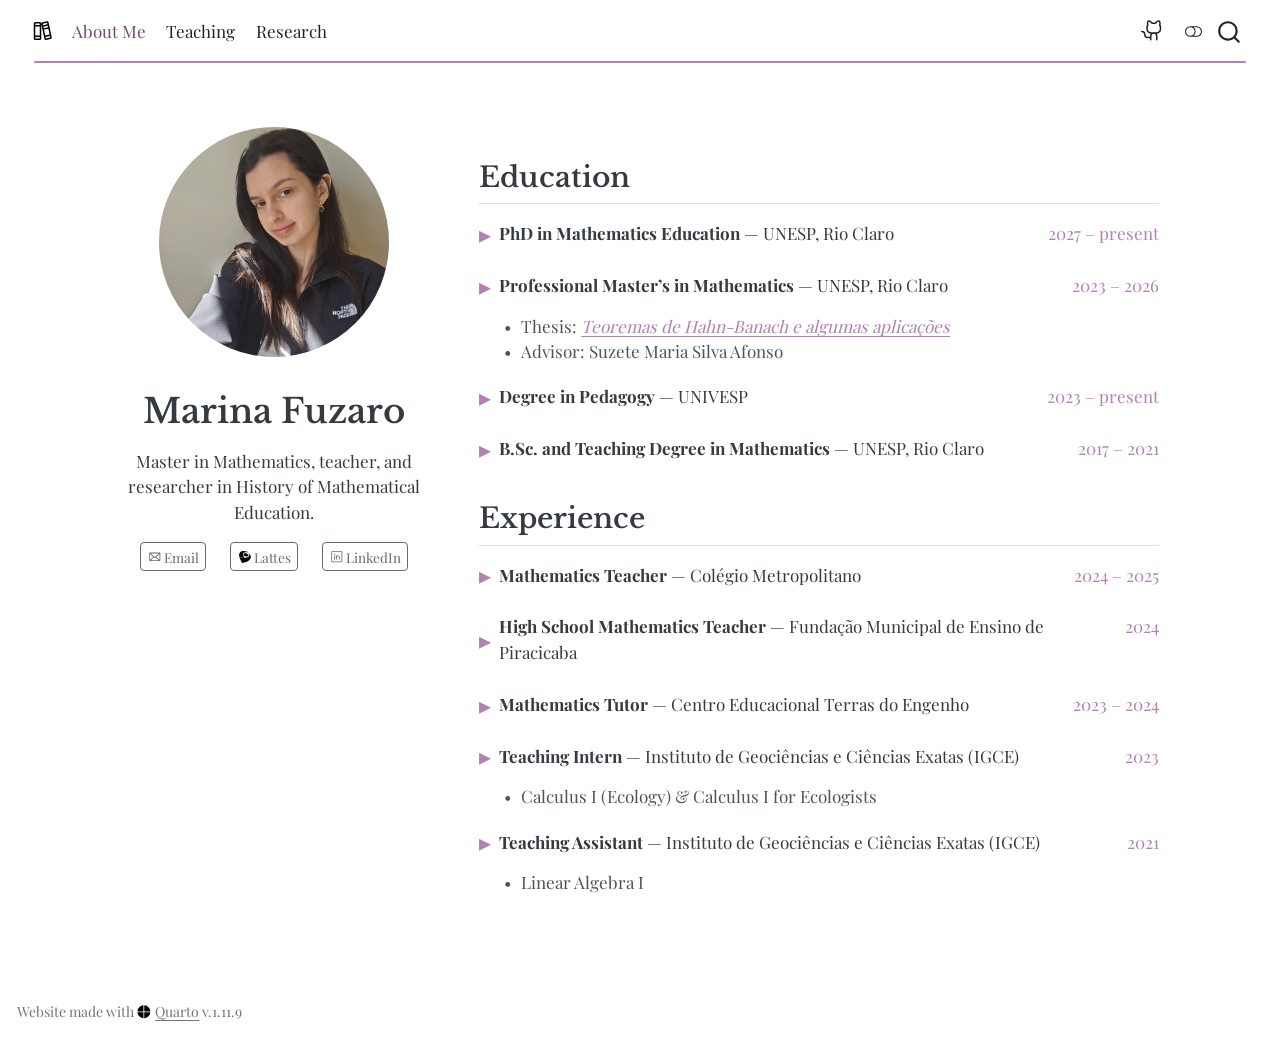
==== commit bcea6872: "Built site for gh-pages" ====
--- a/index.html
+++ b/index.html
@@ -2,7 +2,7 @@
 <html xmlns="http://www.w3.org/1999/xhtml" lang="en" xml:lang="en"><head>
 
 <meta charset="utf-8">
-<meta name="generator" content="quarto-1.10.20">
+<meta name="generator" content="quarto-1.11.9">
 
 <meta name="viewport" content="width=device-width, initial-scale=1.0, user-scalable=yes">
 
@@ -38,18 +38,19 @@
 <meta name="quarto:offset" content="./">
 <script src="site_libs/quarto-html/quarto.js" type="module"></script>
 <script src="site_libs/quarto-html/tabsets/tabsets.js" type="module"></script>
+<script src="site_libs/quarto-html/scrollable-regions/scrollable-regions.js" type="module"></script>
 <script src="site_libs/quarto-html/popper.min.js"></script>
 <script src="site_libs/quarto-html/tippy.umd.min.js"></script>
 <script src="site_libs/quarto-html/anchor.min.js"></script>
 <link href="site_libs/quarto-html/tippy.css" rel="stylesheet">
-<link href="site_libs/quarto-html/quarto-syntax-highlighting-17888a1159294d3eb470f19f6f52f5a5.css" rel="stylesheet" class="quarto-color-scheme" id="quarto-text-highlighting-styles">
-<link href="site_libs/quarto-html/quarto-syntax-highlighting-dark-0ae969d3293726db143f6e9eb89af930.css" rel="stylesheet" class="quarto-color-scheme quarto-color-alternate" id="quarto-text-highlighting-styles">
-<link href="site_libs/quarto-html/quarto-syntax-highlighting-17888a1159294d3eb470f19f6f52f5a5.css" rel="stylesheet" class="quarto-color-scheme-extra" id="quarto-text-highlighting-styles">
+<link href="site_libs/quarto-html/quarto-syntax-highlighting-63b5708e65d6cd79cd7618c58d0c21e7.css" rel="stylesheet" class="quarto-color-scheme" id="quarto-text-highlighting-styles">
+<link href="site_libs/quarto-html/quarto-syntax-highlighting-dark-447e42e69aaa9833c0ba1b986f430b20.css" rel="stylesheet" class="quarto-color-scheme quarto-color-alternate" id="quarto-text-highlighting-styles">
+<link href="site_libs/quarto-html/quarto-syntax-highlighting-63b5708e65d6cd79cd7618c58d0c21e7.css" rel="stylesheet" class="quarto-color-scheme-extra" id="quarto-text-highlighting-styles">
 <script src="site_libs/bootstrap/bootstrap.min.js"></script>
 <link href="site_libs/bootstrap/bootstrap-icons.css" rel="stylesheet">
-<link href="site_libs/bootstrap/bootstrap-c8e95e0154dbf993774bf81a3f755cfe.min.css" rel="stylesheet" append-hash="true" class="quarto-color-scheme" id="quarto-bootstrap" data-mode="light">
-<link href="site_libs/bootstrap/bootstrap-dark-93488c9d4dd11c0cb0607239fdf4db39.min.css" rel="stylesheet" append-hash="true" class="quarto-color-scheme quarto-color-alternate" id="quarto-bootstrap" data-mode="dark">
-<link href="site_libs/bootstrap/bootstrap-c8e95e0154dbf993774bf81a3f755cfe.min.css" rel="stylesheet" append-hash="true" class="quarto-color-scheme-extra" id="quarto-bootstrap" data-mode="light">
+<link href="site_libs/bootstrap/bootstrap-e8ef7e635c38a49e10d371e8150c8914.min.css" rel="stylesheet" append-hash="true" class="quarto-color-scheme" id="quarto-bootstrap" data-mode="light">
+<link href="site_libs/bootstrap/bootstrap-dark-b55c2945018cc4126be184cde8ac536a.min.css" rel="stylesheet" append-hash="true" class="quarto-color-scheme quarto-color-alternate" id="quarto-bootstrap" data-mode="dark">
+<link href="site_libs/bootstrap/bootstrap-e8ef7e635c38a49e10d371e8150c8914.min.css" rel="stylesheet" append-hash="true" class="quarto-color-scheme-extra" id="quarto-bootstrap" data-mode="light">
 <script id="quarto-search-options" type="application/json">{
   "location": "navbar",
   "copy-button": false,
@@ -81,9 +82,11 @@
 
 <meta property="og:title" content="Marina Fuzaro">
 <meta property="og:image" content="https://marinafuzaro.github.io/www/img/profile.jpeg">
+<meta property="og:image:height" content="2736">
+<meta property="og:image:width" content="3648">
 </head>
 
-<body class="nav-fixed fullcontent quarto-light"><script id="quarto-html-before-body" type="application/javascript">
+<body class="nav-fixed fullcontent quarto-light"><a id="quarto-skip-link" class="visually-hidden-focusable" href="#quarto-document-content">Skip to main content</a><script id="quarto-html-before-body" type="application/javascript">
     const toggleBodyColorMode = (bsSheetEl) => {
       const mode = bsSheetEl.getAttribute("data-mode");
       const bodyEl = window.document.querySelector("body");
@@ -106,6 +109,7 @@
       for (let i=0; i < toggles.length; i++) {
         const toggle = toggles[i];
         if (toggle) {
+          toggle.setAttribute("aria-checked", alternate ? "true" : "false");
           if (alternate) {
             toggle.classList.add("alternate");
           } else {
@@ -135,13 +139,19 @@
       manageTransitions('#quarto-margin-sidebar .nav-link', true);
       // Switch the toggles
       setColorSchemeToggle(alternate)
-      // Hack to workaround the fact that safari doesn't
-      // properly recolor the scrollbar when toggling (#1455)
+    }
+    // Hack to workaround the fact that safari doesn't
+    // properly recolor the scrollbar when toggling (#1455).
+    // Not run on load: stylesheets are set before first paint there, and
+    // scrolling would undo the scroll to a URL fragment (#14973).
+    // The one pixel nudge keeps the reader where they were.
+    const refreshSafariScrollbar = () => {
       if (navigator.userAgent.indexOf('Safari') > 0 && navigator.userAgent.indexOf('Chrome') == -1) {
         manageTransitions("body", false);
-        window.scrollTo(0, 1);
+        const scrollY = window.scrollY;
+        window.scrollTo(0, scrollY > 0 ? scrollY - 1 : 1);
         setTimeout(() => {
-          window.scrollTo(0, 0);
+          window.scrollTo(0, scrollY);
           manageTransitions("body", true);
         }, 40);
       }
@@ -235,6 +245,7 @@
       // Read the current dark / light value
       let toAlternate = !hasAlternateSentinel();
       toggleColorMode(toAlternate);
+      refreshSafariScrollbar();
       setStyleSentinel(toAlternate);
       toggleGiscusIfUsed(toAlternate, darkModeDefault);
       window.dispatchEvent(new Event('resize'));
@@ -249,7 +260,7 @@
 
 <div id="quarto-search-results"></div>
   <header id="quarto-header" class="headroom fixed-top">
-    <nav class="navbar navbar-expand-lg " data-bs-theme="dark">
+    <nav class="navbar navbar-expand-lg " data-bs-theme="dark" aria-label="Site">
       <div class="navbar-container container-fluid">
       <div class="navbar-brand-container mx-auto">
     <a href="./index.html" class="navbar-brand navbar-brand-logo">
@@ -257,8 +268,7 @@
     <img src="./www/icons/books.svg" alt="" class="navbar-logo dark-content">
     </a>
   </div>
-            <div id="quarto-search" class="" title="Search"></div>
-          <button class="navbar-toggler" type="button" data-bs-toggle="collapse" data-bs-target="#navbarCollapse" aria-controls="navbarCollapse" role="menu" aria-expanded="false" aria-label="Toggle navigation" onclick="if (window.quartoToggleHeadroom) { window.quartoToggleHeadroom(); }">
+          <button class="navbar-toggler" type="button" data-bs-toggle="collapse" data-bs-target="#navbarCollapse" aria-controls="navbarCollapse" aria-expanded="false" aria-label="Toggle navigation" onclick="if (window.quartoToggleHeadroom) { window.quartoToggleHeadroom(); }">
   <span class="navbar-toggler-icon"></span>
 </button>
           <div class="collapse navbar-collapse" id="navbarCollapse">
@@ -271,6 +281,10 @@
     <a class="nav-link" href="./teaching/index.html"> 
 <span class="menu-text">Teaching</span></a>
   </li>  
+  <li class="nav-item">
+    <a class="nav-link" href="./research/index.html"> 
+<span class="menu-text">Research</span></a>
+  </li>  
 </ul>
             <ul class="navbar-nav navbar-nav-scroll ms-auto">
   <li class="nav-item">
@@ -280,8 +294,9 @@
 </ul>
           </div> <!-- /navcollapse -->
             <div class="quarto-navbar-tools">
-  <a href="" class="quarto-color-scheme-toggle quarto-navigation-tool  px-1" onclick="window.quartoToggleColorScheme(); return false;" title="Toggle dark mode"><i class="bi"></i></a>
-</div>
+  <button type="button" role="switch" aria-checked="false" class="quarto-color-scheme-toggle quarto-navigation-tool  px-1" onclick="window.quartoToggleColorScheme(); return false;" title="Toggle dark mode" aria-label="Toggle dark mode"><i class="bi"></i></button>
+</div>
+            <div id="quarto-search" class="" title="Search"></div>
       </div> <!-- /container-fluid -->
     </nav>
 </header>
@@ -291,7 +306,7 @@
 <!-- margin-sidebar -->
     
 <!-- main -->
-<main class="content" id="quarto-document-content"><header id="title-block-header" class="quarto-title-block"></header>
+<main class="content" id="quarto-document-content" tabindex="-1"><header id="title-block-header" class="quarto-title-block"></header>
 
 
 
@@ -388,15 +403,50 @@
   window.document.addEventListener("DOMContentLoaded", function (event) {
     // Ensure there is a toggle, if there isn't float one in the top right
     if (window.document.querySelector('.quarto-color-scheme-toggle') === null) {
-      const a = window.document.createElement('a');
-      a.classList.add('top-right');
-      a.classList.add('quarto-color-scheme-toggle');
-      a.href = "";
-      a.onclick = function() { try { window.quartoToggleColorScheme(); } catch {} return false; };
+      const toggle = window.document.createElement('button');
+      toggle.type = "button";
+      toggle.setAttribute("role", "switch");
+      toggle.setAttribute("aria-checked", "false");
+      toggle.classList.add('top-right');
+      toggle.classList.add('quarto-color-scheme-toggle');
+      toggle.setAttribute("aria-label", "Toggle dark mode");
+      toggle.onclick = function() { try { window.quartoToggleColorScheme(); } catch {} return false; };
       const i = window.document.createElement("i");
       i.classList.add('bi');
-      a.appendChild(i);
-      window.document.body.appendChild(a);
+      toggle.appendChild(i);
+      // Put the toggle in a landmark of its own, so that landmark navigation
+      // can reach it.
+      //
+      // The container is always a fresh direct child of body, and the toggle is
+      // never moved into page furniture that the theme or the author controls.
+      // The toggle is positioned against the page, so any ancestor that
+      // establishes a containing block captures it: a positioned element or a
+      // grid for position: absolute, and transform, filter, will-change or
+      // contain for position: fixed. A direct child of body has none of these
+      // to inherit, and the shift when one appears is silent and visual.
+      //
+      // ARIA says a document should have at most one banner, and axe reports a
+      // duplicate whether or not the banners carry distinct labels. So use a
+      // header when the page has no banner yet, and a named region otherwise.
+      //
+      // A header is a banner wherever it sits, unless it is inside sectioning
+      // content, so this cannot just look at the children of body: a custom
+      // page layout wraps the title block header in a plain div. An explicit
+      // role="banner" always counts.
+      const sectioning = 'article, aside, main, nav, section, [role="article"], [role="complementary"], [role="main"], [role="navigation"], [role="region"]';
+      const hasBanner = Array.from(
+        window.document.querySelectorAll('header:not([role]), [role="banner"]')
+      ).some(function(el) {
+        return el.hasAttribute("role") || el.closest(sectioning) === null;
+      });
+      const container = window.document.createElement(hasBanner ? "div" : "header");
+      if (hasBanner) {
+        container.setAttribute("role", "region");
+        container.setAttribute("aria-label", "Toggle dark mode");
+      }
+      container.classList.add('quarto-color-scheme-toggle-container');
+      container.appendChild(toggle);
+      window.document.body.appendChild(container);
     }
     setColorSchemeToggle(hasAlternateSentinel())
     const icon = "";
@@ -475,7 +525,8 @@
           return filterRegex.test(href) || localhostRegex.test(href) || mailtoRegex.test(href);
       }
       // Inspect non-navigation links and adorn them if external
-     var links = window.document.querySelectorAll('a[href]:not(.nav-link):not(.navbar-brand):not(.toc-action):not(.sidebar-link):not(.sidebar-item-toggle):not(.pagination-link):not(.no-external):not([aria-hidden]):not(.dropdown-item):not(.quarto-navigation-tool):not(.about-link)');
+      window.quartoDecorateExternalLinks = function (root) {
+     var links = (root || window.document).querySelectorAll('a[href]:not(.nav-link):not(.navbar-brand):not(.toc-action):not(.sidebar-link):not(.sidebar-item-toggle):not(.pagination-link):not(.no-external):not([aria-hidden]):not(.dropdown-item):not(.quarto-navigation-tool):not(.about-link)');
       for (var i=0; i<links.length; i++) {
         const link = links[i];
         if (!isInternal(link.href)) {
@@ -484,8 +535,69 @@
           if (link.dataset.originalHref !== undefined) {
             link.href = link.dataset.originalHref;
           }
-        }
-      }
+          if (!link.classList.contains('no-external-icon')) {
+          }
+        }
+      }
+      };
+      window.quartoDecorateExternalLinks(window.document);
+    // Esc closes the popup (WCAG 1.4.13) and focus leaving both trigger and
+    // popup closes it (WCAG 2.4.11); tippy handles neither for interactive popups.
+    const hideOnEscAndFocusOut = {
+      name: 'hideOnEscAndFocusOut',
+      defaultValue: true,
+      fn(instance) {
+        const dismiss = () => {
+          // A show scheduled by the trigger delay would otherwise reopen it
+          instance.clearDelayTimeouts();
+          instance.hide();
+        };
+        const onKeyDown = (event) => {
+          if (event.key !== 'Escape') {
+            return;
+          }
+          // Keep Esc from also reaching page handlers (e.g. reveal.js overview),
+          // except an open reveal.js slide menu, which Esc should close too.
+          // The menu handles keys only when its keyboard option is on.
+          const menuHandlesEsc = window.Reveal?.getPlugin?.('menu')?.isOpen() &&
+            window.Reveal.getConfig().menu?.keyboard !== false;
+          if (!menuHandlesEsc) {
+            event.stopPropagation();
+          }
+          if (instance.popper.contains(window.document.activeElement)) {
+            // Disabled while refocusing so the focus trigger does not reopen it
+            instance.disable();
+            instance.reference.focus();
+            instance.enable();
+          }
+          dismiss();
+        };
+        const onFocusOut = (event) => {
+          const target = event.relatedTarget;
+          if (target && !instance.reference.contains(target) &&
+              !instance.popper.contains(target)) {
+            dismiss();
+          }
+        };
+        // On the trigger too: a click trigger (code-annotations: select) has no
+        // blur handling. Attached for the instance's lifetime so leaving the
+        // trigger also cancels a show still pending on the trigger delay.
+        instance.reference.addEventListener('focusout', onFocusOut);
+        return {
+          onShow() {
+            window.document.addEventListener('keydown', onKeyDown, true);
+            instance.popper.addEventListener('focusout', onFocusOut);
+          },
+          onHide() {
+            window.document.removeEventListener('keydown', onKeyDown, true);
+            instance.popper.removeEventListener('focusout', onFocusOut);
+          },
+          onDestroy() {
+            instance.reference.removeEventListener('focusout', onFocusOut);
+          },
+        };
+      },
+    };
     function tippyHover(el, contentFn, onTriggerFn, onUntriggerFn) {
       const config = {
         allowHTML: true,
@@ -499,6 +611,7 @@
         interactiveBorder: 10,
         theme: 'quarto',
         placement: 'bottom-start',
+        plugins: [hideOnEscAndFocusOut],
       };
       if (contentFn) {
         config.content = contentFn;
@@ -661,44 +774,54 @@
           const lineIds = lines.map((line) => {
             return targetCell + "-" + line;
           })
-          let top = null;
-          let height = null;
-          let parent = null;
+          // Each band is positioned against its own containing block, which is
+          // not the offsetParent of the lines, so place it from client rects.
+          const placeBand = (band, firstEl, lastEl, codeBlock) => {
+            const container = band.offsetParent;
+            if (container === null) {
+              return;
+            }
+            const containerRect = container.getBoundingClientRect();
+            // Reveal.js scales slides with a transform, so convert client
+            // pixels back to the CSS pixels of the container.
+            const scale = containerRect.height / container.offsetHeight || 1;
+            const firstRect = firstEl.getBoundingClientRect();
+            const lastRect = lastEl.getBoundingClientRect();
+            const top = (firstRect.top - containerRect.top) / scale - container.clientTop + container.scrollTop;
+            const height = (lastRect.bottom - firstRect.top) / scale;
+            band.style.top = top - 2 + "px";
+            band.style.height = height + 4 + "px";
+            if (codeBlock) {
+              // Without the copy button wrapper, the containing block is wider
+              // than the code block, so span the code block explicitly.
+              const blockRect = codeBlock.getBoundingClientRect();
+              band.style.left = (blockRect.left - containerRect.left) / scale - container.clientLeft + container.scrollLeft + "px";
+              band.style.width = blockRect.width / scale + "px";
+            }
+          };
           if (lineIds.length > 0) {
-              //compute the position of the single el (top and bottom and make a div)
-              const el = window.document.getElementById(lineIds[0]);
-              top = el.offsetTop;
-              height = el.offsetHeight;
-              parent = el.parentElement.parentElement;
-            if (lineIds.length > 1) {
-              const lastEl = window.document.getElementById(lineIds[lineIds.length - 1]);
-              const bottom = lastEl.offsetTop + lastEl.offsetHeight;
-              height = bottom - top;
+            const el = window.document.getElementById(lineIds[0]);
+            const lastEl = window.document.getElementById(lineIds[lineIds.length - 1]);
+            const parent = el.parentElement.parentElement;
+            // cook up a div (if necessary) and position it
+            let div = window.document.getElementById("code-annotation-line-highlight");
+            if (div === null) {
+              div = window.document.createElement("div");
+              div.setAttribute("id", "code-annotation-line-highlight");
+              div.style.position = 'absolute';
+              parent.appendChild(div);
             }
-            if (top !== null && height !== null && parent !== null) {
-              // cook up a div (if necessary) and position it 
-              let div = window.document.getElementById("code-annotation-line-highlight");
-              if (div === null) {
-                div = window.document.createElement("div");
-                div.setAttribute("id", "code-annotation-line-highlight");
-                div.style.position = 'absolute';
-                parent.appendChild(div);
-              }
-              div.style.top = top - 2 + "px";
-              div.style.height = height + 4 + "px";
-              div.style.left = 0;
-              let gutterDiv = window.document.getElementById("code-annotation-line-highlight-gutter");
-              if (gutterDiv === null) {
-                gutterDiv = window.document.createElement("div");
-                gutterDiv.setAttribute("id", "code-annotation-line-highlight-gutter");
-                gutterDiv.style.position = 'absolute';
-                const codeCell = window.document.getElementById(targetCell);
-                const gutter = codeCell.querySelector('.code-annotation-gutter');
-                gutter.appendChild(gutterDiv);
-              }
-              gutterDiv.style.top = top - 2 + "px";
-              gutterDiv.style.height = height + 4 + "px";
+            placeBand(div, el, lastEl, parent.closest("div.sourceCode") || parent);
+            let gutterDiv = window.document.getElementById("code-annotation-line-highlight-gutter");
+            if (gutterDiv === null) {
+              gutterDiv = window.document.createElement("div");
+              gutterDiv.setAttribute("id", "code-annotation-line-highlight-gutter");
+              gutterDiv.style.position = 'absolute';
+              const codeCell = window.document.getElementById(targetCell);
+              const gutter = codeCell.querySelector('.code-annotation-gutter');
+              gutter.appendChild(gutterDiv);
             }
+            placeBand(gutterDiv, el, lastEl);
             selectedAnnoteEl = annoteEl;
           }
         };
@@ -797,11 +920,14 @@
     }
   });
   </script>
+  <script type="application/javascript">
+  window.quartoScrollableRegionsLabels = {"code":"Scrollable code","output":"Scrollable output"};
+  </script>
 </div> <!-- /content -->
 <footer class="footer">
   <div class="nav-footer">
     <div class="nav-footer-left">
-<p>Website made with <a href="https://quarto.org"><img src="www/icons/quarto.svg" class="nav-icon" alt="" aria-hidden="true">Quarto</a> v.1.10.20</p>
+<p>Website made with <a href="https://quarto.org"><img src="www/icons/quarto.svg" class="nav-icon" alt="" aria-hidden="true">Quarto</a> v.1.11.9</p>
 </div>   
     <div class="nav-footer-center">
       &nbsp;
--- a/site_libs/quarto-html/quarto-syntax-highlighting-63b5708e65d6cd79cd7618c58d0c21e7.css
+++ b/site_libs/quarto-html/quarto-syntax-highlighting-63b5708e65d6cd79cd7618c58d0c21e7.css
@@ -0,0 +1,236 @@
+/* quarto syntax highlight colors */
+:root {
+  --quarto-hl-ot-color: #003B4F;
+  --quarto-hl-at-color: #657422;
+  --quarto-hl-ss-color: #20794D;
+  --quarto-hl-an-color: #5E5E5E;
+  --quarto-hl-fu-color: #4758AB;
+  --quarto-hl-st-color: #20794D;
+  --quarto-hl-cf-color: #003B4F;
+  --quarto-hl-op-color: #5E5E5E;
+  --quarto-hl-er-color: #AD0000;
+  --quarto-hl-bn-color: #AD0000;
+  --quarto-hl-al-color: #AD0000;
+  --quarto-hl-va-color: #111111;
+  --quarto-hl-bu-color: inherit;
+  --quarto-hl-ex-color: inherit;
+  --quarto-hl-pp-color: #AD0000;
+  --quarto-hl-in-color: #5E5E5E;
+  --quarto-hl-vs-color: #20794D;
+  --quarto-hl-wa-color: #5E5E5E;
+  --quarto-hl-do-color: #5E5E5E;
+  --quarto-hl-im-color: #00769E;
+  --quarto-hl-ch-color: #20794D;
+  --quarto-hl-dt-color: #AD0000;
+  --quarto-hl-fl-color: #AD0000;
+  --quarto-hl-co-color: #5E5E5E;
+  --quarto-hl-cv-color: #5E5E5E;
+  --quarto-hl-cn-color: #8f5902;
+  --quarto-hl-sc-color: #5E5E5E;
+  --quarto-hl-dv-color: #AD0000;
+  --quarto-hl-kw-color: #003B4F;
+}
+
+/* other quarto variables */
+:root {
+  --quarto-font-monospace: SFMono-Regular, Menlo, Monaco, Consolas, "Liberation Mono", "Courier New", monospace;
+}
+
+/* syntax highlight based on Pandoc's rules */
+pre > code.sourceCode > span {
+  color: #003B4F;
+}
+
+code.sourceCode > span {
+  color: #003B4F;
+}
+
+div.sourceCode,
+div.sourceCode pre.sourceCode {
+  color: #003B4F;
+}
+
+/* Normal */
+code span {
+  color: #003B4F;
+}
+
+/* Alert */
+code span.al {
+  color: #AD0000;
+  font-style: inherit;
+}
+
+/* Annotation */
+code span.an {
+  color: #5E5E5E;
+  font-style: inherit;
+}
+
+/* Attribute */
+code span.at {
+  color: #657422;
+  font-style: inherit;
+}
+
+/* BaseN */
+code span.bn {
+  color: #AD0000;
+  font-style: inherit;
+}
+
+/* BuiltIn */
+code span.bu {
+  font-style: inherit;
+}
+
+/* ControlFlow */
+code span.cf {
+  color: #003B4F;
+  font-weight: bold;
+  font-style: inherit;
+}
+
+/* Char */
+code span.ch {
+  color: #20794D;
+  font-style: inherit;
+}
+
+/* Constant */
+code span.cn {
+  color: #8f5902;
+  font-style: inherit;
+}
+
+/* Comment */
+code span.co {
+  color: #5E5E5E;
+  font-style: inherit;
+}
+
+/* CommentVar */
+code span.cv {
+  color: #5E5E5E;
+  font-style: italic;
+}
+
+/* Documentation */
+code span.do {
+  color: #5E5E5E;
+  font-style: italic;
+}
+
+/* DataType */
+code span.dt {
+  color: #AD0000;
+  font-style: inherit;
+}
+
+/* DecVal */
+code span.dv {
+  color: #AD0000;
+  font-style: inherit;
+}
+
+/* Error */
+code span.er {
+  color: #AD0000;
+  font-style: inherit;
+}
+
+/* Extension */
+code span.ex {
+  font-style: inherit;
+}
+
+/* Float */
+code span.fl {
+  color: #AD0000;
+  font-style: inherit;
+}
+
+/* Function */
+code span.fu {
+  color: #4758AB;
+  font-style: inherit;
+}
+
+/* Import */
+code span.im {
+  color: #00769E;
+  font-style: inherit;
+}
+
+/* Information */
+code span.in {
+  color: #5E5E5E;
+  font-style: inherit;
+}
+
+/* Keyword */
+code span.kw {
+  color: #003B4F;
+  font-weight: bold;
+  font-style: inherit;
+}
+
+/* Operator */
+code span.op {
+  color: #5E5E5E;
+  font-style: inherit;
+}
+
+/* Other */
+code span.ot {
+  color: #003B4F;
+  font-style: inherit;
+}
+
+/* Preprocessor */
+code span.pp {
+  color: #AD0000;
+  font-style: inherit;
+}
+
+/* SpecialChar */
+code span.sc {
+  color: #5E5E5E;
+  font-style: inherit;
+}
+
+/* SpecialString */
+code span.ss {
+  color: #20794D;
+  font-style: inherit;
+}
+
+/* String */
+code span.st {
+  color: #20794D;
+  font-style: inherit;
+}
+
+/* Variable */
+code span.va {
+  color: #111111;
+  font-style: inherit;
+}
+
+/* VerbatimString */
+code span.vs {
+  color: #20794D;
+  font-style: inherit;
+}
+
+/* Warning */
+code span.wa {
+  color: #5E5E5E;
+  font-style: italic;
+}
+
+.prevent-inlining {
+  content: "</";
+}
+
+/*# sourceMappingURL=054cc16b9e9817627be6994582d2ffb5.css.map */
--- a/site_libs/quarto-html/quarto-syntax-highlighting-dark-447e42e69aaa9833c0ba1b986f430b20.css
+++ b/site_libs/quarto-html/quarto-syntax-highlighting-dark-447e42e69aaa9833c0ba1b986f430b20.css
@@ -0,0 +1,219 @@
+/* quarto syntax highlight colors */
+:root {
+  --quarto-hl-al-color: #f07178;
+  --quarto-hl-an-color: #d4d0ab;
+  --quarto-hl-at-color: #00e0e0;
+  --quarto-hl-bn-color: #d4d0ab;
+  --quarto-hl-bu-color: #abe338;
+  --quarto-hl-ch-color: #abe338;
+  --quarto-hl-co-color: #f8f8f2;
+  --quarto-hl-cv-color: #ffd700;
+  --quarto-hl-cn-color: #ffd700;
+  --quarto-hl-cf-color: #ffa07a;
+  --quarto-hl-dt-color: #ffa07a;
+  --quarto-hl-dv-color: #d4d0ab;
+  --quarto-hl-do-color: #f8f8f2;
+  --quarto-hl-er-color: #f07178;
+  --quarto-hl-ex-color: #00e0e0;
+  --quarto-hl-fl-color: #d4d0ab;
+  --quarto-hl-fu-color: #ffa07a;
+  --quarto-hl-im-color: #abe338;
+  --quarto-hl-in-color: #d4d0ab;
+  --quarto-hl-kw-color: #ffa07a;
+  --quarto-hl-op-color: #ffa07a;
+  --quarto-hl-ot-color: #00e0e0;
+  --quarto-hl-pp-color: #dcc6e0;
+  --quarto-hl-re-color: #00e0e0;
+  --quarto-hl-sc-color: #abe338;
+  --quarto-hl-ss-color: #abe338;
+  --quarto-hl-st-color: #abe338;
+  --quarto-hl-va-color: #00e0e0;
+  --quarto-hl-vs-color: #abe338;
+  --quarto-hl-wa-color: #dcc6e0;
+}
+
+/* other quarto variables */
+:root {
+  --quarto-font-monospace: SFMono-Regular, Menlo, Monaco, Consolas, "Liberation Mono", "Courier New", monospace;
+}
+
+/* syntax highlight based on Pandoc's rules */
+pre > code.sourceCode > span {
+  color: #f8f8f2;
+}
+
+code.sourceCode > span {
+  color: #f8f8f2;
+}
+
+div.sourceCode,
+div.sourceCode pre.sourceCode {
+  color: #f8f8f2;
+}
+
+/* Normal */
+code span {
+  color: #f8f8f2;
+}
+
+/* Alert */
+code span.al {
+  color: #f07178;
+}
+
+/* Annotation */
+code span.an {
+  color: #d4d0ab;
+}
+
+/* Attribute */
+code span.at {
+  color: #00e0e0;
+}
+
+/* BaseN */
+code span.bn {
+  color: #d4d0ab;
+}
+
+/* BuiltIn */
+code span.bu {
+  color: #abe338;
+}
+
+/* ControlFlow */
+code span.cf {
+  font-weight: bold;
+  color: #ffa07a;
+}
+
+/* Char */
+code span.ch {
+  color: #abe338;
+}
+
+/* Constant */
+code span.cn {
+  color: #ffd700;
+}
+
+/* Comment */
+code span.co {
+  font-style: italic;
+  color: #f8f8f2;
+}
+
+/* CommentVar */
+code span.cv {
+  color: #ffd700;
+}
+
+/* Documentation */
+code span.do {
+  color: #f8f8f2;
+}
+
+/* DataType */
+code span.dt {
+  color: #ffa07a;
+}
+
+/* DecVal */
+code span.dv {
+  color: #d4d0ab;
+}
+
+/* Error */
+code span.er {
+  color: #f07178;
+  text-decoration: underline;
+}
+
+/* Extension */
+code span.ex {
+  font-weight: bold;
+  color: #00e0e0;
+}
+
+/* Float */
+code span.fl {
+  color: #d4d0ab;
+}
+
+/* Function */
+code span.fu {
+  color: #ffa07a;
+}
+
+/* Import */
+code span.im {
+  color: #abe338;
+}
+
+/* Information */
+code span.in {
+  color: #d4d0ab;
+}
+
+/* Keyword */
+code span.kw {
+  font-weight: bold;
+  color: #ffa07a;
+}
+
+/* Operator */
+code span.op {
+  color: #ffa07a;
+}
+
+/* Other */
+code span.ot {
+  color: #00e0e0;
+}
+
+/* Preprocessor */
+code span.pp {
+  color: #dcc6e0;
+}
+
+/* RegionMarker */
+code span.re {
+  background-color: #f8f8f2;
+  color: #00e0e0;
+}
+
+/* SpecialChar */
+code span.sc {
+  color: #abe338;
+}
+
+/* SpecialString */
+code span.ss {
+  color: #abe338;
+}
+
+/* String */
+code span.st {
+  color: #abe338;
+}
+
+/* Variable */
+code span.va {
+  color: #00e0e0;
+}
+
+/* VerbatimString */
+code span.vs {
+  color: #abe338;
+}
+
+/* Warning */
+code span.wa {
+  color: #dcc6e0;
+}
+
+.prevent-inlining {
+  content: "</";
+}
+
+/*# sourceMappingURL=be8e1111c2b710f7c3a4926ffa2967aa.css.map */
--- a/site_libs/quarto-html/quarto-syntax-highlighting-63b5708e65d6cd79cd7618c58d0c21e7.css
+++ b/site_libs/quarto-html/quarto-syntax-highlighting-63b5708e65d6cd79cd7618c58d0c21e7.css
@@ -0,0 +1,236 @@
+/* quarto syntax highlight colors */
+:root {
+  --quarto-hl-ot-color: #003B4F;
+  --quarto-hl-at-color: #657422;
+  --quarto-hl-ss-color: #20794D;
+  --quarto-hl-an-color: #5E5E5E;
+  --quarto-hl-fu-color: #4758AB;
+  --quarto-hl-st-color: #20794D;
+  --quarto-hl-cf-color: #003B4F;
+  --quarto-hl-op-color: #5E5E5E;
+  --quarto-hl-er-color: #AD0000;
+  --quarto-hl-bn-color: #AD0000;
+  --quarto-hl-al-color: #AD0000;
+  --quarto-hl-va-color: #111111;
+  --quarto-hl-bu-color: inherit;
+  --quarto-hl-ex-color: inherit;
+  --quarto-hl-pp-color: #AD0000;
+  --quarto-hl-in-color: #5E5E5E;
+  --quarto-hl-vs-color: #20794D;
+  --quarto-hl-wa-color: #5E5E5E;
+  --quarto-hl-do-color: #5E5E5E;
+  --quarto-hl-im-color: #00769E;
+  --quarto-hl-ch-color: #20794D;
+  --quarto-hl-dt-color: #AD0000;
+  --quarto-hl-fl-color: #AD0000;
+  --quarto-hl-co-color: #5E5E5E;
+  --quarto-hl-cv-color: #5E5E5E;
+  --quarto-hl-cn-color: #8f5902;
+  --quarto-hl-sc-color: #5E5E5E;
+  --quarto-hl-dv-color: #AD0000;
+  --quarto-hl-kw-color: #003B4F;
+}
+
+/* other quarto variables */
+:root {
+  --quarto-font-monospace: SFMono-Regular, Menlo, Monaco, Consolas, "Liberation Mono", "Courier New", monospace;
+}
+
+/* syntax highlight based on Pandoc's rules */
+pre > code.sourceCode > span {
+  color: #003B4F;
+}
+
+code.sourceCode > span {
+  color: #003B4F;
+}
+
+div.sourceCode,
+div.sourceCode pre.sourceCode {
+  color: #003B4F;
+}
+
+/* Normal */
+code span {
+  color: #003B4F;
+}
+
+/* Alert */
+code span.al {
+  color: #AD0000;
+  font-style: inherit;
+}
+
+/* Annotation */
+code span.an {
+  color: #5E5E5E;
+  font-style: inherit;
+}
+
+/* Attribute */
+code span.at {
+  color: #657422;
+  font-style: inherit;
+}
+
+/* BaseN */
+code span.bn {
+  color: #AD0000;
+  font-style: inherit;
+}
+
+/* BuiltIn */
+code span.bu {
+  font-style: inherit;
+}
+
+/* ControlFlow */
+code span.cf {
+  color: #003B4F;
+  font-weight: bold;
+  font-style: inherit;
+}
+
+/* Char */
+code span.ch {
+  color: #20794D;
+  font-style: inherit;
+}
+
+/* Constant */
+code span.cn {
+  color: #8f5902;
+  font-style: inherit;
+}
+
+/* Comment */
+code span.co {
+  color: #5E5E5E;
+  font-style: inherit;
+}
+
+/* CommentVar */
+code span.cv {
+  color: #5E5E5E;
+  font-style: italic;
+}
+
+/* Documentation */
+code span.do {
+  color: #5E5E5E;
+  font-style: italic;
+}
+
+/* DataType */
+code span.dt {
+  color: #AD0000;
+  font-style: inherit;
+}
+
+/* DecVal */
+code span.dv {
+  color: #AD0000;
+  font-style: inherit;
+}
+
+/* Error */
+code span.er {
+  color: #AD0000;
+  font-style: inherit;
+}
+
+/* Extension */
+code span.ex {
+  font-style: inherit;
+}
+
+/* Float */
+code span.fl {
+  color: #AD0000;
+  font-style: inherit;
+}
+
+/* Function */
+code span.fu {
+  color: #4758AB;
+  font-style: inherit;
+}
+
+/* Import */
+code span.im {
+  color: #00769E;
+  font-style: inherit;
+}
+
+/* Information */
+code span.in {
+  color: #5E5E5E;
+  font-style: inherit;
+}
+
+/* Keyword */
+code span.kw {
+  color: #003B4F;
+  font-weight: bold;
+  font-style: inherit;
+}
+
+/* Operator */
+code span.op {
+  color: #5E5E5E;
+  font-style: inherit;
+}
+
+/* Other */
+code span.ot {
+  color: #003B4F;
+  font-style: inherit;
+}
+
+/* Preprocessor */
+code span.pp {
+  color: #AD0000;
+  font-style: inherit;
+}
+
+/* SpecialChar */
+code span.sc {
+  color: #5E5E5E;
+  font-style: inherit;
+}
+
+/* SpecialString */
+code span.ss {
+  color: #20794D;
+  font-style: inherit;
+}
+
+/* String */
+code span.st {
+  color: #20794D;
+  font-style: inherit;
+}
+
+/* Variable */
+code span.va {
+  color: #111111;
+  font-style: inherit;
+}
+
+/* VerbatimString */
+code span.vs {
+  color: #20794D;
+  font-style: inherit;
+}
+
+/* Warning */
+code span.wa {
+  color: #5E5E5E;
+  font-style: italic;
+}
+
+.prevent-inlining {
+  content: "</";
+}
+
+/*# sourceMappingURL=054cc16b9e9817627be6994582d2ffb5.css.map */
